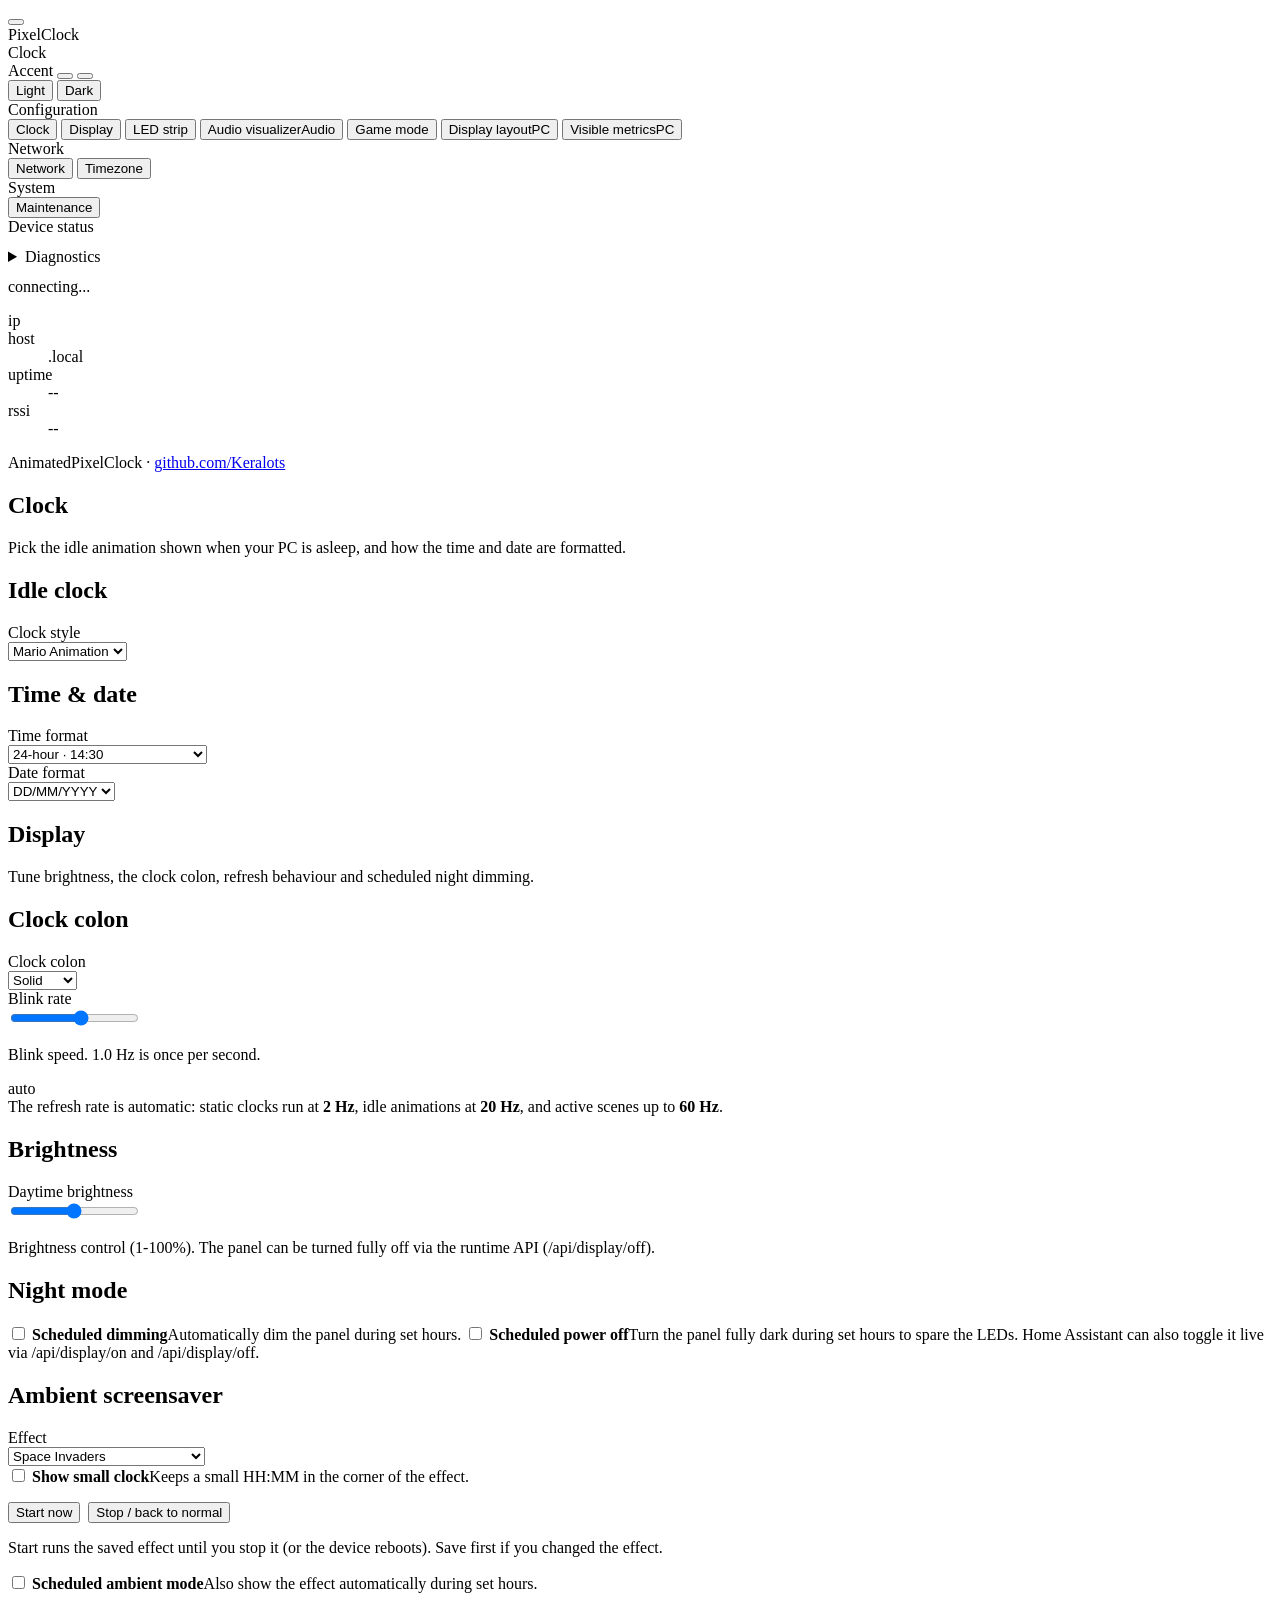
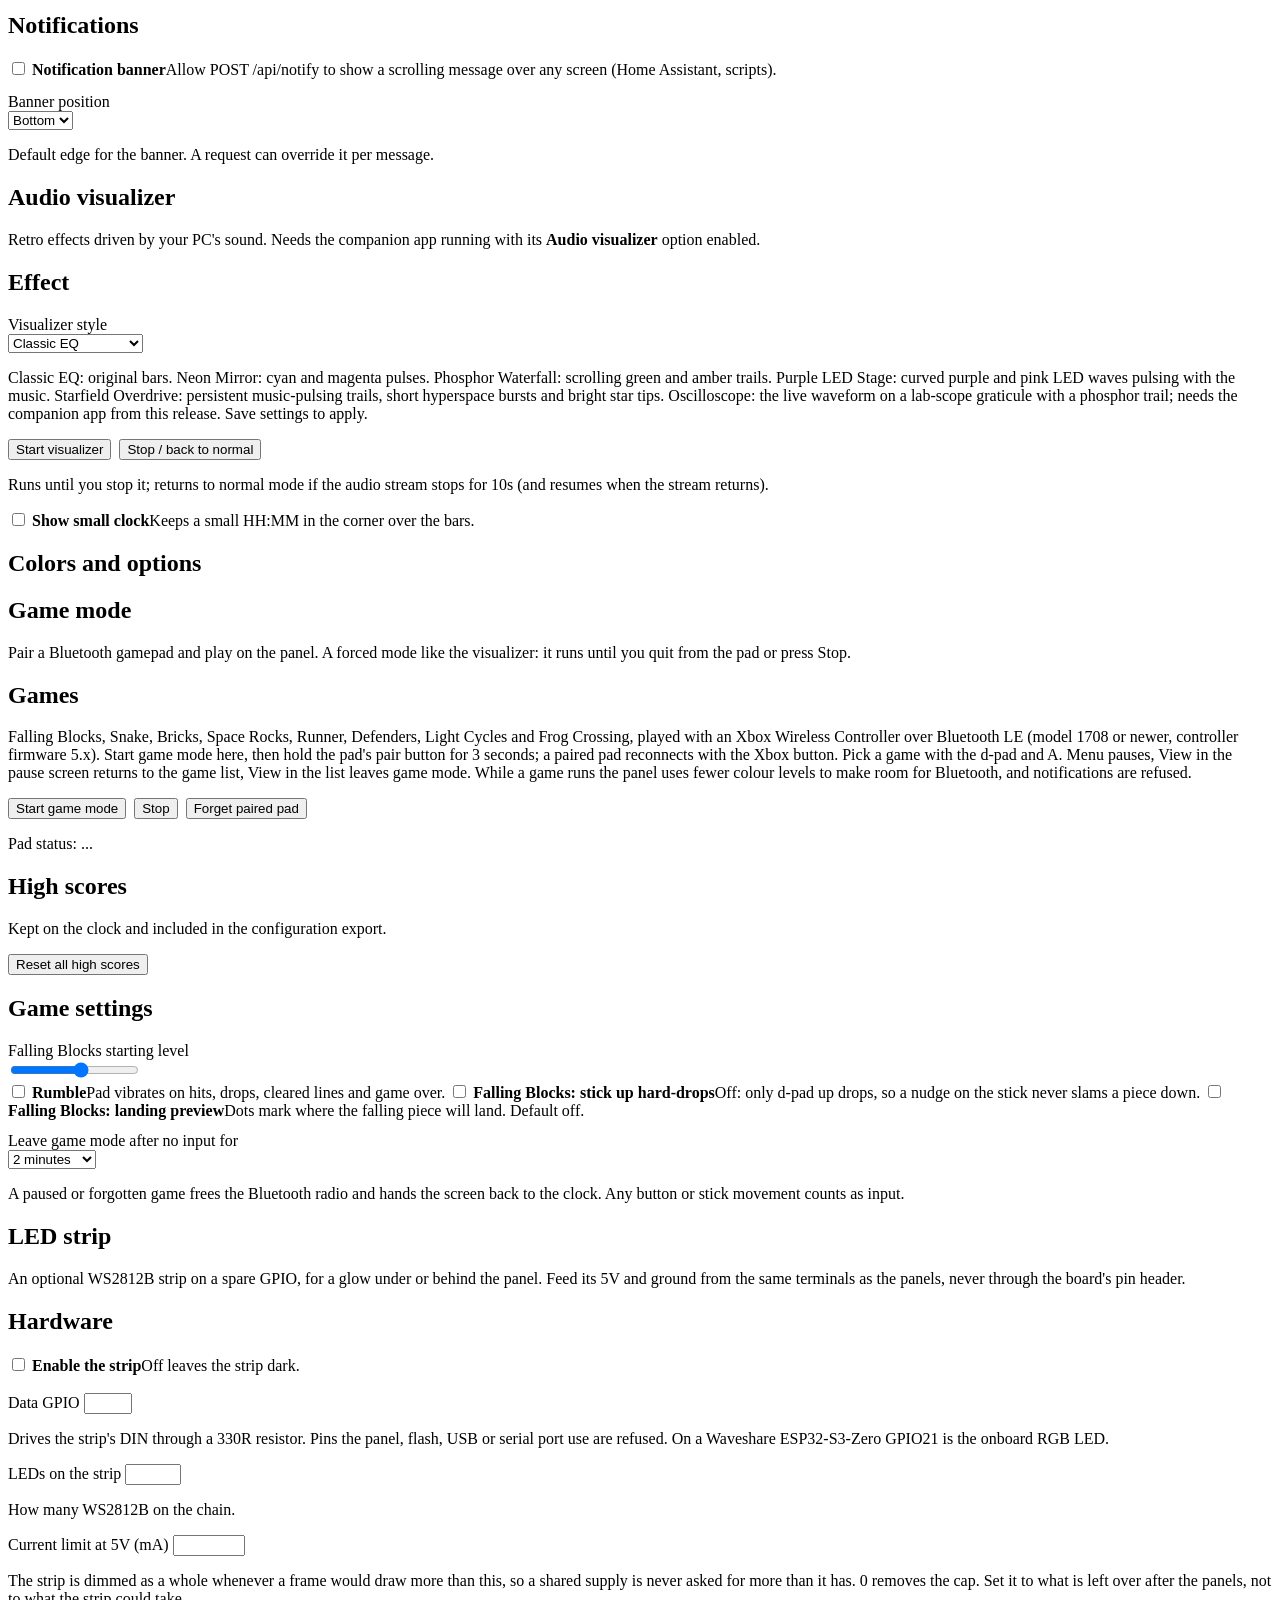
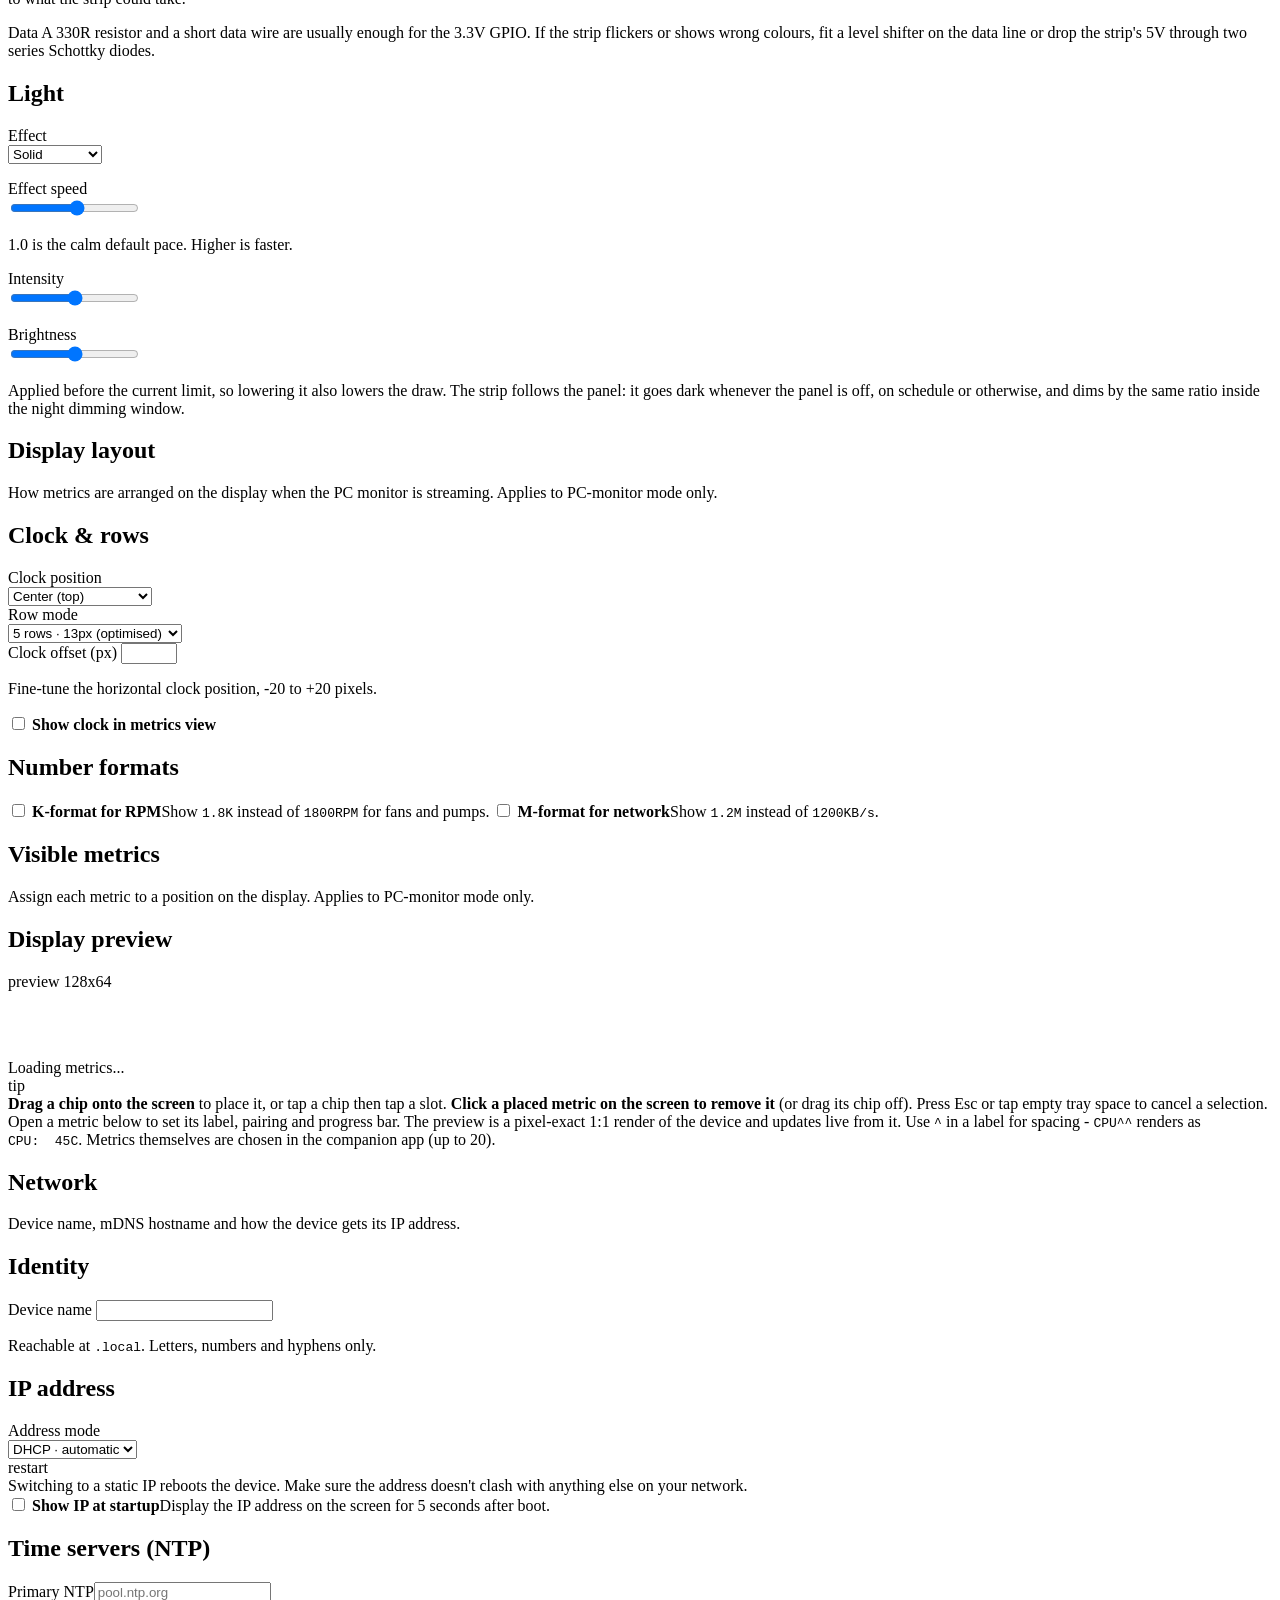
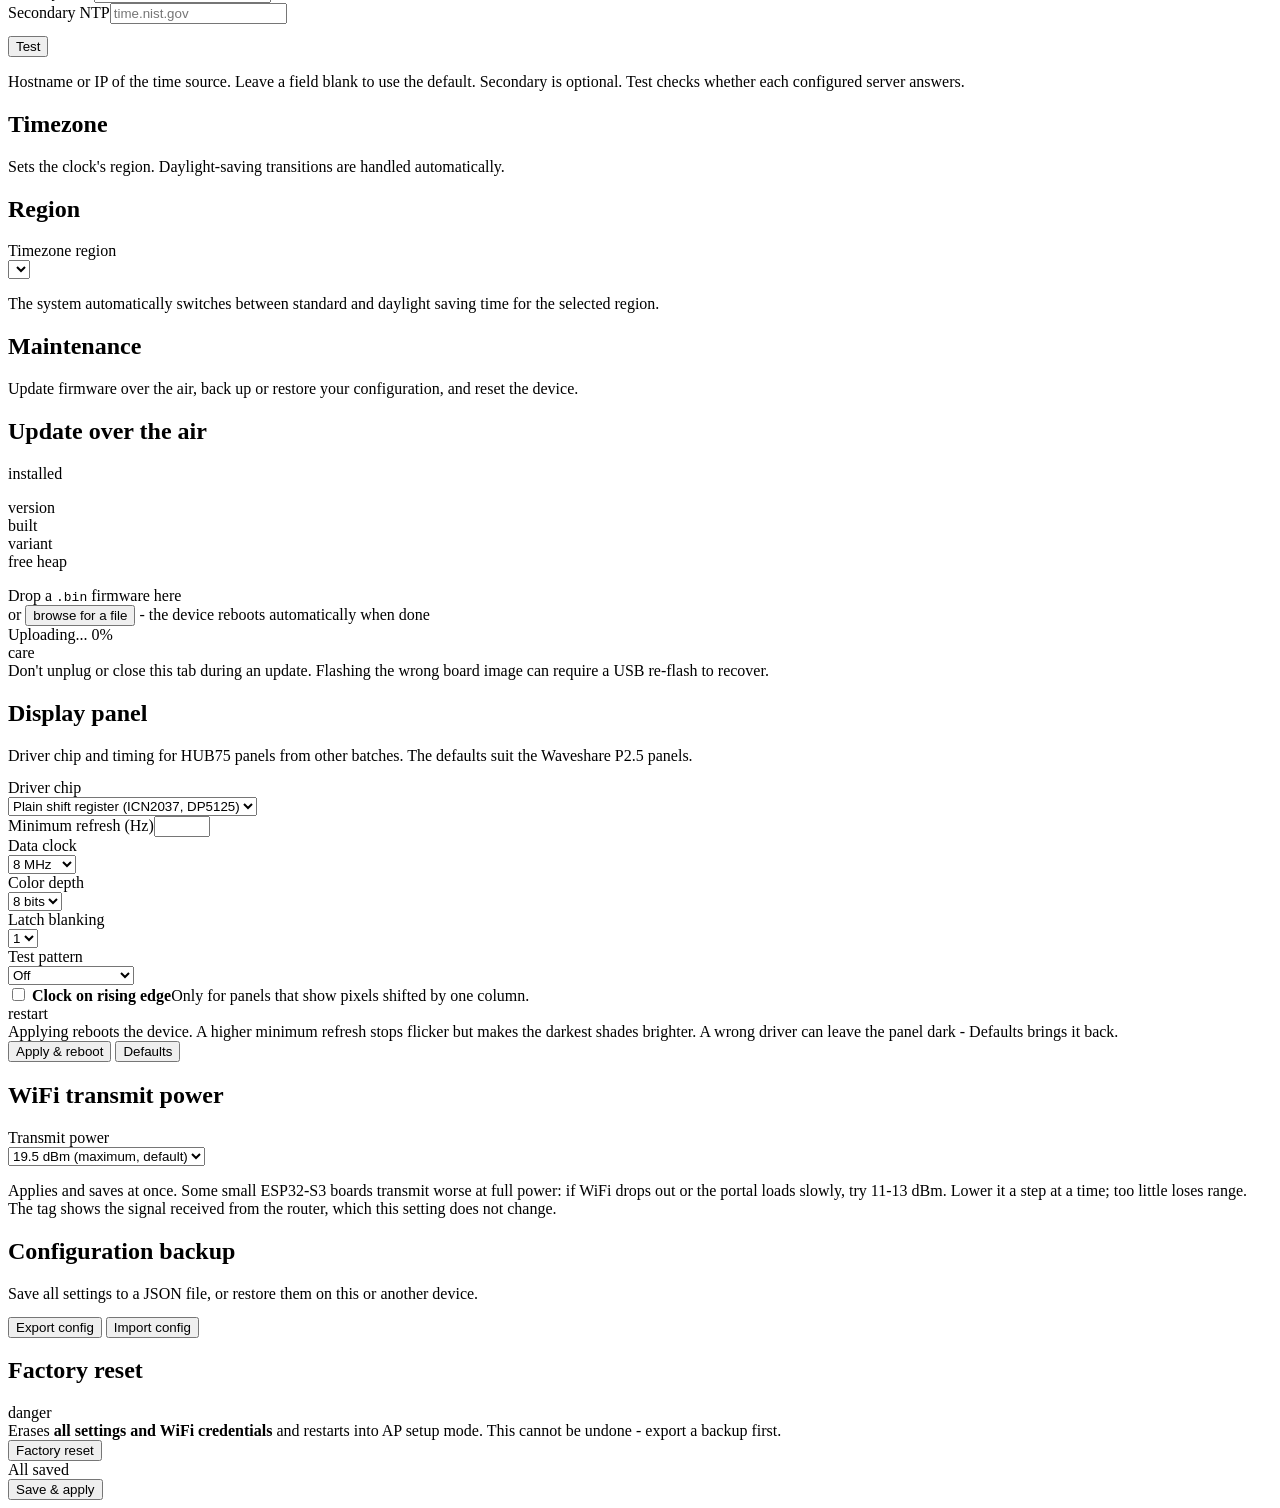
==== web/index.html @ 63679adf "refactor(web): keep portal sources in web/, generate gzip header at build The portal lived as raw st" ====
<!doctype html>
<html lang="en" data-accent="green" data-mode="light">
<head>
<meta charset="utf-8">
<meta name="viewport" content="width=device-width, initial-scale=1">
<title>AnimatedPixelClock - Config Portal</title>
<meta name="theme-color" content="#f4f0e7">
<script>(function(){try{var a=localStorage.getItem('soled_accent');if(a)document.documentElement.setAttribute('data-accent',a);var m=localStorage.getItem('soled_mode');if(m){document.documentElement.setAttribute('data-mode',m);var mt=document.querySelector('meta[name=theme-color]');if(mt)mt.setAttribute('content',m==='dark'?'#161512':'#f4f0e7');}}catch(e){}})();</script>
<link rel="icon" href="/favicon.svg" type="image/svg+xml">
<link rel="stylesheet" href="/portal.css?v=%ASSETVER%">
</head>
<body>
<div class="app">

<header class="topbar">
  <button type="button" class="hamburger" id="navToggle" aria-label="Toggle navigation" aria-expanded="false"><span></span></button>
  <div class="tb-brand">
    <span class="brand-mark" aria-hidden="true"></span>
    <span class="tb-name">PixelClock</span>
    <span class="tb-ver" id="tbVer"></span>
  </div>
  <span class="tb-sep" aria-hidden="true"></span>
  <span class="tb-crumb" id="crumb">Clock</span>
  <div class="tb-right">
    <div class="acc-pick" role="group" aria-label="Accent colour">
      <span class="lab">Accent</span>
      <button type="button" class="acc-sw on" data-acc="green" title="Green" aria-label="Green accent"><i></i></button>
      <button type="button" class="acc-sw" data-acc="amber" title="Amber" aria-label="Amber accent"><i></i></button>
    </div>
    <div class="mode-toggle" role="group" aria-label="Colour mode">
      <button type="button" data-mode="light" class="on"><span class="ic"></span>Light</button>
      <button type="button" data-mode="dark"><span class="ic"></span>Dark</button>
    </div>
  </div>
</header>

<div class="workspace">

  <div class="nav-scrim" id="navScrim" aria-hidden="true"></div>
  <aside class="sidebar">
    <nav aria-label="Sections">
      <div class="nav-group">
        <div class="nav-label">Configuration</div>
        <button type="button" class="nav-item active" data-nav="clock">Clock</button>
        <button type="button" class="nav-item" data-nav="display">Display</button>
        <button type="button" class="nav-item" data-nav="led">LED strip</button>
        <button type="button" class="nav-item" data-nav="viz">Audio visualizer<span class="nv-tag">Audio</span></button>
        <button type="button" class="nav-item" data-nav="game">Game mode</button>
        <button type="button" class="nav-item" data-nav="layout">Display layout<span class="nv-tag">PC</span></button>
        <button type="button" class="nav-item" data-nav="metrics">Visible metrics<span class="nv-tag">PC</span></button>
      </div>
      <div class="nav-group">
        <div class="nav-label">Network</div>
        <button type="button" class="nav-item" data-nav="network">Network</button>
        <button type="button" class="nav-item" data-nav="timezone">Timezone</button>
      </div>
      <div class="nav-group">
        <div class="nav-label">System</div>
        <button type="button" class="nav-item" data-nav="firmware">Maintenance</button>
      </div>
    </nav>

    <div class="sidebar-spacer"></div>

    <div class="status-block">
      <div class="rail-label">Device status</div>
      <details id="deviceDiagnostics" style="margin:12px 0">
        <summary>Diagnostics</summary>
        <pre id="diagnosticsText" style="white-space:pre-wrap;font-size:11px">Loading...</pre>
        <a href="/api/diagnostics" download="pixelclock-diagnostics.json">Download diagnostics</a>
      </details>
      <div class="status-readout" id="statusReadout">
        <div class="sr-head">
          <span class="sr-led online" id="srLed"></span>
          <span class="sr-title" id="srTitle">connecting...</span>
        </div>
        <dl class="sr-rows">
          <div class="sr-row"><dt>ip</dt><dd id="srIp"></dd></div>
          <div class="sr-row"><dt>host</dt><dd><span id="srHost"></span>.local</dd></div>
          <div class="sr-row"><dt>uptime</dt><dd id="srUptime">--</dd></div>
          <div class="sr-row"><dt>rssi</dt><dd id="srRssi">--</dd></div>
        </dl>
      </div>
    </div>

    <div class="about">
      <span class="line">AnimatedPixelClock &middot; <b id="aboutVer"></b></span>
      <a href="https://github.com/Keralots/AnimatedPixelClock" target="_blank" rel="noopener"><span class="gh" aria-hidden="true"></span>github.com/Keralots</a>
    </div>
  </aside>

  <main class="content">
    <div class="content-inner">
      <form id="cfgForm" action="/save" method="POST">

        <!-- CLOCK -->
        <section class="page active" data-page="clock">
          <div class="page-header">
            <h1 class="page-h1">Clock</h1>
            <p class="page-lede">Pick the idle animation shown when your PC is asleep, and how the time and date are formatted.</p>
          </div>

          <div class="card">
            <h2 class="card-title">Idle clock</h2>
            <div class="field">
              <label class="field-label" for="clockStyle">Clock style</label>
              <div class="select-wrap">
                <select name="clockStyle" id="clockStyle">
                  <option value="0">Mario Animation</option>
                  <option value="1">Standard Clock</option>
                  <option value="2">Large Clock</option>
                  <option value="3">Space Invaders</option>
                  <option value="5">Arkanoid</option>
                  <option value="6">Pac-Man Clock</option>
                  <option value="7">Snake</option>
                  <option value="8">Tetris</option>
                  <option value="10">Asteroids</option>
                  <option value="11">Dino Runner</option>
                  <option value="12">Matrix Rain</option>
                  <option value="14">Weather Clock</option>
                  <option value="15">Bomberman</option>
                  <option value="16">TRON</option>
                  <option value="17">Doom Fire</option>
                  <option value="9">Custom rotation</option>
                </select>
              </div>
            </div>

            <div class="subcard" id="cycleSettings" style="display:none">
              <h3>Clock rotation</h3>
              <p class="field-hint">Enable clocks, move them into order, and set seconds per clock (5-3600). Weather is skipped until configured. Each clock keeps its own colors and options; select that clock above to change them.</p>
              <input type="hidden" id="cycleConfig" name="cycleConfig" value="">
              <div id="cycleRows"></div>
            </div>
            <div class="subcard" id="tronSettings" style="display:none">
              <div class="field">
                <label class="field-label" for="tronBikeStyle">Motorcycle variant</label>
                <div class="select-wrap">
                  <select name="tronBikeStyle" id="tronBikeStyle">
                    <option value="0">Motorcycle (side view)</option>
                    <option value="1">Light cycle (top view)</option>
                  </select>
                </div>
                <p class="field-hint">Choose a rider with visible wheels or a slim light cycle viewed from above. Applies to both bikes, including in Cycle All.</p>
              </div>
              <p class="field-hint">Two light cycles duel around the time. A cycle traces each changed digit; collisions burst into sparks. Customize the neon colors below.</p>
            </div>

            <!-- Mario -->
            <div class="subcard" id="marioSettings" style="display:none">
              <div class="grid-2">
                <div class="field" style="margin-bottom:0">
                  <label class="field-label" for="marioBounceHeight">Bounce height</label>
                  <div class="range-row">
                    <input type="range" name="marioBounceHeight" id="marioBounceHeight" min="10" max="50" step="5" value="" data-div="10" data-fixed="1">
                    <span class="range-val" data-for="marioBounceHeight"></span>
                  </div>
                  <p class="field-hint">How high digits bounce when Mario hits them. Default 3.5.</p>
                </div>
                <div class="field" style="margin-bottom:0">
                  <label class="field-label" for="marioBounceSpeed">Fall speed</label>
                  <div class="range-row">
                    <input type="range" name="marioBounceSpeed" id="marioBounceSpeed" min="2" max="15" step="1" value="" data-div="10" data-fixed="1">
                    <span class="range-val" data-for="marioBounceSpeed"></span>
                  </div>
                  <p class="field-hint">How fast digits fall back down. Higher is faster. Default 0.6.</p>
                </div>
                <div class="field" style="margin-bottom:0">
                  <label class="field-label" for="marioWalkSpeed">Walk speed</label>
                  <div class="range-row">
                    <input type="range" name="marioWalkSpeed" id="marioWalkSpeed" min="15" max="35" step="1" value="" data-div="10" data-fixed="1">
                    <span class="range-val" data-for="marioWalkSpeed"></span>
                  </div>
                  <p class="field-hint">How fast Mario walks. Higher is faster. Default 2.0.</p>
                </div>
              </div>
              <label class="check-row standalone" style="margin-top:16px">
                <input type="checkbox" name="marioSmoothAnimation" id="marioSmoothAnimation">
                <span class="check-box" aria-hidden="true"></span>
                <span class="check-text"><strong>Smooth animation</strong><span class="ct-hint">4-frame walk cycle for a smoother stride. Default off.</span></span>
              </label>
              <label class="check-row standalone" style="margin-top:12px">
                <input type="checkbox" name="marioIdleEncounters" id="marioIdleEncounters">
                <span class="check-box" aria-hidden="true"></span>
                <span class="check-text"><strong>Idle encounters</strong><span class="ct-hint">Goombas and Spinies appear between minute changes for Mario to defeat. Default off.</span></span>
              </label>
              <div id="marioEncFields" style="display:none">
                <div class="grid-2" style="margin-top:14px">
                  <div class="field" style="margin-bottom:0">
                    <label class="field-label" for="marioEncounterFreq">Encounter frequency</label>
                    <div class="select-wrap">
                      <select name="marioEncounterFreq" id="marioEncounterFreq">
                        <option value="0">Rare (25-35s)</option>
                        <option value="1">Normal (15-25s)</option>
                        <option value="2">Frequent (8-15s)</option>
                        <option value="3">Chaotic (2-5s)</option>
                      </select>
                    </div>
                  </div>
                  <div class="field" style="margin-bottom:0">
                    <label class="field-label" for="marioEncounterSpeed">Encounter speed</label>
                    <div class="select-wrap">
                      <select name="marioEncounterSpeed" id="marioEncounterSpeed">
                        <option value="0">Slow</option>
                        <option value="1">Normal</option>
                        <option value="2">Fast</option>
                      </select>
                    </div>
                  </div>
                </div>
              </div>
            </div>

            <!-- Space Invaders / Ship (styles 3 + 4) -->
            <div class="subcard" id="spaceSettings" style="display:none">
              <div class="field">
                <label class="field-label" for="spaceCharacterType">Character type</label>
                <div class="select-wrap">
                  <select name="spaceCharacterType" id="spaceCharacterType">
                    <option value="0">Space Invader</option>
                    <option value="1">Space Ship (default)</option>
                  </select>
                </div>
                  <p class="field-hint">The character that patrols and attacks the digits.</p>
              </div>
              <div class="grid-2">
                <div class="field" style="margin-bottom:0">
                  <label class="field-label" for="spacePatrolSpeed">Patrol speed</label>
                  <div class="range-row">
                    <input type="range" name="spacePatrolSpeed" id="spacePatrolSpeed" min="2" max="15" step="1" value="" data-div="10" data-fixed="1">
                    <span class="range-val" data-for="spacePatrolSpeed"></span>
                  </div>
                  <p class="field-hint">How fast the character drifts during patrol. Default 0.5.</p>
                </div>
                <div class="field" style="margin-bottom:0">
                  <label class="field-label" for="spaceAttackSpeed">Attack speed</label>
                  <div class="range-row">
                    <input type="range" name="spaceAttackSpeed" id="spaceAttackSpeed" min="10" max="40" step="5" value="" data-div="10" data-fixed="1">
                    <span class="range-val" data-for="spaceAttackSpeed"></span>
                  </div>
                  <p class="field-hint">How fast it slides to attack position. Default 2.5.</p>
                </div>
                <div class="field" style="margin-bottom:0">
                  <label class="field-label" for="spaceLaserSpeed">Laser speed</label>
                  <div class="range-row">
                    <input type="range" name="spaceLaserSpeed" id="spaceLaserSpeed" min="20" max="80" step="5" value="" data-div="10" data-fixed="1">
                    <span class="range-val" data-for="spaceLaserSpeed"></span>
                  </div>
                  <p class="field-hint">How fast the laser extends downward. Default 4.0.</p>
                </div>
                <div class="field" style="margin-bottom:0">
                  <label class="field-label" for="spaceExplosionGravity">Explosion intensity</label>
                  <div class="range-row">
                    <input type="range" name="spaceExplosionGravity" id="spaceExplosionGravity" min="3" max="10" step="1" value="" data-div="10" data-fixed="1">
                    <span class="range-val" data-for="spaceExplosionGravity"></span>
                  </div>
                  <p class="field-hint">Fragment gravity - how fast debris falls. Default 0.5.</p>
                </div>
              </div>
            </div>

            <!-- Arkanoid (style 5) -->
            <div class="subcard" id="pongSettings" style="display:none">
              <div class="grid-2">
                <div class="field" style="margin-bottom:0">
                  <label class="field-label" for="pongBallSpeed">Ball speed</label>
                  <div class="range-row">
                    <input type="range" name="pongBallSpeed" id="pongBallSpeed" min="16" max="30" step="1" value="">
                    <span class="range-val" data-for="pongBallSpeed"></span>
                  </div>
                  <p class="field-hint">How fast the ball moves. Default 18.</p>
                </div>
                <div class="field" style="margin-bottom:0">
                  <label class="field-label" for="pongBounceStrength">Bounce strength</label>
                  <div class="range-row">
                    <input type="range" name="pongBounceStrength" id="pongBounceStrength" min="1" max="8" step="1" value="" data-div="10" data-fixed="1">
                    <span class="range-val" data-for="pongBounceStrength"></span>
                  </div>
                  <p class="field-hint">How much digits wobble when hit. Default 0.3.</p>
                </div>
                <div class="field" style="margin-bottom:0">
                  <label class="field-label" for="pongBounceDamping">Bounce damping</label>
                  <div class="range-row">
                    <input type="range" name="pongBounceDamping" id="pongBounceDamping" min="50" max="95" step="5" value="" data-div="100" data-fixed="2">
                    <span class="range-val" data-for="pongBounceDamping"></span>
                  </div>
                  <p class="field-hint">How quickly the wobble stops. Default 0.85.</p>
                </div>
                <div class="field" style="margin-bottom:0">
                  <label class="field-label" for="pongPaddleWidth">Paddle width</label>
                  <div class="range-row">
                    <input type="range" name="pongPaddleWidth" id="pongPaddleWidth" min="10" max="40" step="2" value="" data-suffix="px">
                    <span class="range-val" data-for="pongPaddleWidth"></span>
                  </div>
                  <p class="field-hint">Paddle size. Narrower is harder. Default 20px.</p>
                </div>
              </div>
              <label class="check-row standalone" style="margin-top:16px">
                <input type="checkbox" name="pongHorizontalBounce" id="pongHorizontalBounce">
                <span class="check-box" aria-hidden="true"></span>
                <span class="check-text"><strong>Horizontal digit bounce</strong><span class="ct-hint">Digits bounce sideways when hit from the side. Default on.</span></span>
              </label>
              <label class="check-row standalone" style="margin-top:10px">
                <input type="checkbox" name="pongDigitShatter" id="pongDigitShatter">
                <span class="check-box" aria-hidden="true"></span>
                <span class="check-text"><strong>Digit shatter animation</strong><span class="ct-hint">Changed digits break into fragments and reassemble. Off = digits just blink and swap. Default on.</span></span>
              </label>
            </div>

            <!-- Pac-Man (style 6) -->
            <div class="subcard" id="pacmanSettings" style="display:none">
              <div class="grid-2">
                <div class="field" style="margin-bottom:0">
                  <label class="field-label" for="pacmanSpeed">Patrol speed</label>
                  <div class="range-row">
                    <input type="range" name="pacmanSpeed" id="pacmanSpeed" min="5" max="30" step="1" value="" data-div="10" data-fixed="1">
                    <span class="range-val" data-for="pacmanSpeed"></span>
                  </div>
                  <p class="field-hint">Patrol speed at the bottom. Default 1.0 px/frame.</p>
                </div>
                <div class="field" style="margin-bottom:0">
                  <label class="field-label" for="pacmanEatingSpeed">Eating speed</label>
                  <div class="range-row">
                    <input type="range" name="pacmanEatingSpeed" id="pacmanEatingSpeed" min="10" max="50" step="1" value="" data-div="10" data-fixed="1">
                    <span class="range-val" data-for="pacmanEatingSpeed"></span>
                  </div>
                  <p class="field-hint">How fast Pac-Man eats digits. Default 2.0 px/frame.</p>
                </div>
                <div class="field" style="margin-bottom:0">
                  <label class="field-label" for="pacmanMouthSpeed">Mouth speed</label>
                  <div class="range-row">
                    <input type="range" name="pacmanMouthSpeed" id="pacmanMouthSpeed" min="5" max="20" step="1" value="" data-div="10" data-fixed="1">
                    <span class="range-val" data-for="pacmanMouthSpeed"></span>
                  </div>
                  <p class="field-hint">Mouth open/close rate (waka-waka). Default 1.0 Hz.</p>
                </div>
                <div class="field" style="margin-bottom:0">
                  <label class="field-label" for="pacmanPelletCount">Pellets</label>
                  <div class="range-row">
                    <input type="range" name="pacmanPelletCount" id="pacmanPelletCount" min="0" max="20" step="1" value="">
                    <span class="range-val" data-for="pacmanPelletCount"></span>
                  </div>
                  <p class="field-hint">Pellets shown during patrol. Default 8.</p>
                </div>
              </div>
              <label class="check-row standalone" style="margin-top:16px">
                <input type="checkbox" name="pacmanPelletRandomSpacing" id="pacmanPelletRandomSpacing">
                <span class="check-box" aria-hidden="true"></span>
                <span class="check-text"><strong>Randomize pellet spacing</strong><span class="ct-hint">Pellets appear at random positions during patrol. Default on.</span></span>
              </label>
              <label class="check-row standalone" style="margin-top:12px">
                <input type="checkbox" name="pacmanBounceEnabled" id="pacmanBounceEnabled">
                <span class="check-box" aria-hidden="true"></span>
                <span class="check-text"><strong>Digit bounce</strong><span class="ct-hint">New digits bounce into place after being eaten. Default on.</span></span>
              </label>
            </div>

            <!-- Snake (style 7) -->
            <div class="subcard" id="snakeSettings" style="display:none">
              <div class="grid-2">
                <div class="field" style="margin-bottom:0">
                  <label class="field-label" for="snakeSpeed">Speed</label>
                  <div class="range-row">
                    <input type="range" name="snakeSpeed" id="snakeSpeed" min="5" max="30" step="1" value="" data-div="10" data-fixed="1">
                    <span class="range-val" data-for="snakeSpeed"></span>
                  </div>
                  <p class="field-hint">How fast the snake slithers. Default 1.2 px/frame.</p>
                </div>
                <div class="field" style="margin-bottom:0">
                  <label class="field-label" for="snakeLength">Starting length</label>
                  <div class="range-row">
                    <input type="range" name="snakeLength" id="snakeLength" min="4" max="12" step="1" value="">
                    <span class="range-val" data-for="snakeLength"></span>
                  </div>
                  <p class="field-hint">Body length at start; grows as it eats. Default 8.</p>
                </div>
              </div>
              <label class="check-row standalone" style="margin-top:16px">
                <input type="checkbox" name="snakeWallBorder" id="snakeWallBorder">
                <span class="check-box" aria-hidden="true"></span>
                <span class="check-text"><strong>Arena border</strong><span class="ct-hint">Draw a Nokia-style frame around the playfield. Default off.</span></span>
              </label>
              <label class="check-row standalone" style="margin-top:12px">
                <input type="checkbox" name="snakeShowDate" id="snakeShowDate">
                <span class="check-box" aria-hidden="true"></span>
                <span class="check-text"><strong>Show date</strong><span class="ct-hint">Off gives the snake the whole screen and centres the clock. Default off.</span></span>
              </label>
            </div>

            <!-- Tetris (style 8) -->
            <div class="subcard" id="tetrisSettings" style="display:none">
              <div class="grid-2">
                <div class="field" style="margin-bottom:0">
                  <label class="field-label" for="tetrisFallSpeed">Slab drop speed</label>
                  <div class="range-row">
                    <input type="range" name="tetrisFallSpeed" id="tetrisFallSpeed" min="5" max="30" step="1" value="" data-div="10" data-fixed="1">
                    <span class="range-val" data-for="tetrisFallSpeed"></span>
                  </div>
                  <p class="field-hint">Slab drop-in speed (Drop-in Slabs). Default 1.2.</p>
                </div>
                <div class="field" style="margin-bottom:0">
                  <label class="field-label" for="tetrisDotSpeed">Dot fall speed</label>
                  <div class="range-row">
                    <input type="range" name="tetrisDotSpeed" id="tetrisDotSpeed" min="5" max="30" step="1" value="" data-div="10" data-fixed="1">
                    <span class="range-val" data-for="tetrisDotSpeed"></span>
                  </div>
                  <p class="field-hint">Falling-dot speed. Lower is slower. Default 1.2.</p>
                </div>
                <div class="field" style="margin-bottom:0">
                  <label class="field-label" for="tetrisBlockStyle">Block style</label>
                  <div class="select-wrap">
                    <select name="tetrisBlockStyle" id="tetrisBlockStyle">
                      <option value="0">LCD Grid (gaps)</option>
                      <option value="1">Solid Blocks</option>
                    </select>
                  </div>
                  <p class="field-hint">Look of the digit blocks. Default LCD Grid.</p>
                </div>
                <div class="field" style="margin-bottom:0">
                  <label class="field-label" for="tetrisAnimStyle">Change animation</label>
                  <div class="select-wrap">
                    <select name="tetrisAnimStyle" id="tetrisAnimStyle">
                      <option value="0">Drop-in Slabs</option>
                      <option value="1">Falling Dots</option>
                    </select>
                  </div>
                  <p class="field-hint">How a digit rebuilds on change. Default Falling Dots.</p>
                </div>
                <div class="field" style="margin-bottom:0">
                  <label class="field-label" for="tetrisDotOrder">Dot build order</label>
                  <div class="select-wrap">
                    <select name="tetrisDotOrder" id="tetrisDotOrder">
                      <option value="0">Bottom-up</option>
                      <option value="1">Random</option>
                    </select>
                  </div>
                  <p class="field-hint">How dots fill in to form the digit. Default Bottom-up.</p>
                </div>
                <div class="field" style="margin-bottom:0">
                  <label class="field-label" for="tetrisDatePosition">Date position</label>
                  <div class="select-wrap">
                    <select name="tetrisDatePosition" id="tetrisDatePosition">
                      <option value="0">Top</option>
                      <option value="1">Bottom</option>
                    </select>
                  </div>
                </div>
              </div>
              <label class="check-row standalone" style="margin-top:16px">
                <input type="checkbox" name="tetrisIdleTumble" id="tetrisIdleTumble">
                <span class="check-box" aria-hidden="true"></span>
                <span class="check-text"><strong>Block game</strong><span class="ct-hint">Auto-playing Tetris fills the bottom while idle (forces a centred, dateless clock). Default on.</span></span>
              </label>
              <label class="check-row standalone" style="margin-top:12px">
                <input type="checkbox" name="tetrisSmallClock" id="tetrisSmallClock">
                <span class="check-box" aria-hidden="true"></span>
                <span class="check-text"><strong>Small corner clock</strong><span class="ct-hint">Shrink the clock to a corner and give the block game the full panel, so the stack can pile much higher before it resets. Turns the Block game on. Default off.</span></span>
              </label>
              <div class="field" id="tetrisSmallClockField" style="display:none;margin-top:12px;margin-bottom:0">
                <label class="field-label" for="tetrisSmallClockPos">Small clock corner</label>
                <div class="select-wrap">
                  <select name="tetrisSmallClockPos" id="tetrisSmallClockPos">
                    <option value="0">Top-left</option>
                    <option value="1">Top-right</option>
                  </select>
                </div>
                <p class="field-hint">Which corner the small clock sits in.</p>
              </div>
              <label class="check-row standalone" style="margin-top:12px">
                <input type="checkbox" name="tetrisSmoothGame" id="tetrisSmoothGame">
                <span class="check-box" aria-hidden="true"></span>
                <span class="check-text"><strong>Smooth play</strong><span class="ct-hint">Block game plays near-perfectly so rows stay flat and lines clear cleanly. Default off.</span></span>
              </label>
              <label class="check-row standalone" style="margin-top:12px">
                <input type="checkbox" name="tetrisDigitBounce" id="tetrisDigitBounce">
                <span class="check-box" aria-hidden="true"></span>
                <span class="check-text"><strong>Digit bounce</strong><span class="ct-hint">New digit bounces after it rebuilds. Default on.</span></span>
              </label>
              <label class="check-row standalone" style="margin-top:12px">
                <input type="checkbox" name="tetrisShowDate" id="tetrisShowDate">
                <span class="check-box" aria-hidden="true"></span>
                <span class="check-text"><strong>Show date</strong><span class="ct-hint">Uncheck for a cleaner screen. Default on.</span></span>
              </label>
            </div>

            <!-- Asteroids (style 10) -->
            <div class="subcard" id="asteroidsSettings" style="display:none">
              <div class="grid-2">
                <div class="field" style="margin-bottom:0">
                  <label class="field-label" for="asteroidsShipSpeed">Ship speed</label>
                  <div class="range-row">
                    <input type="range" name="asteroidsShipSpeed" id="asteroidsShipSpeed" min="5" max="25" step="1" value="" data-div="10" data-fixed="1">
                    <span class="range-val" data-for="asteroidsShipSpeed"></span>
                  </div>
                  <p class="field-hint">Thrust and drift speed of the ship. Default 1.2.</p>
                </div>
                <div class="field" style="margin-bottom:0">
                  <label class="field-label" for="asteroidsRockSpeed">Asteroid speed</label>
                  <div class="range-row">
                    <input type="range" name="asteroidsRockSpeed" id="asteroidsRockSpeed" min="3" max="20" step="1" value="" data-div="10" data-fixed="1">
                    <span class="range-val" data-for="asteroidsRockSpeed"></span>
                  </div>
                  <p class="field-hint">How fast the rocks drift. Default 0.8.</p>
                </div>
                <div class="field" style="margin-bottom:0">
                  <label class="field-label" for="asteroidsRockCount">Asteroid count</label>
                  <div class="range-row">
                    <input type="range" name="asteroidsRockCount" id="asteroidsRockCount" min="1" max="4" step="1" value="">
                    <span class="range-val" data-for="asteroidsRockCount"></span>
                  </div>
                  <p class="field-hint">Wireframe rocks on screen. Default 2.</p>
                </div>
              </div>
              <label class="check-row standalone" style="margin-top:16px">
                <input type="checkbox" name="asteroidsShowDate" id="asteroidsShowDate">
                <span class="check-box" aria-hidden="true"></span>
                <span class="check-text"><strong>Show date</strong><span class="ct-hint">Off gives the ship the whole screen and centres the clock. Default off.</span></span>
              </label>
              <label class="check-row standalone" style="margin-top:12px">
                <input type="checkbox" name="asteroidsTransparent" id="asteroidsTransparent">
                <span class="check-box" aria-hidden="true"></span>
                <span class="check-text"><strong>Transparent digits</strong><span class="ct-hint">Rocks and ship fly through the digits instead of dodging solid time plates. Default on.</span></span>
              </label>
            </div>

            <!-- Dino Runner (style 11) -->
            <div class="subcard" id="dinoSettings" style="display:none">
              <div class="grid-2">
                <div class="field" style="margin-bottom:0">
                  <label class="field-label" for="dinoSpeed">Run speed</label>
                  <div class="range-row">
                    <input type="range" name="dinoSpeed" id="dinoSpeed" min="5" max="30" step="1" value="" data-div="10" data-fixed="1">
                    <span class="range-val" data-for="dinoSpeed"></span>
                  </div>
                  <p class="field-hint">How fast the world scrolls past. Default 1.2.</p>
                </div>
                <div class="field" style="margin-bottom:0">
                  <label class="field-label" for="dinoCactusFreq">Cactus frequency</label>
                  <div class="select-wrap">
                    <select name="dinoCactusFreq" id="dinoCactusFreq">
                      <option value="0">Rare</option>
                      <option value="1">Normal</option>
                      <option value="2">Frequent</option>
                    </select>
                  </div>
                  <p class="field-hint">How often a cactus rolls in to jump. Default Normal.</p>
                </div>
              </div>
              <label class="check-row standalone" style="margin-top:16px">
                <input type="checkbox" name="dinoShowClouds" id="dinoShowClouds">
                <span class="check-box" aria-hidden="true"></span>
                <span class="check-text"><strong>Clouds</strong><span class="ct-hint">Parallax clouds drifting in the background. Default on.</span></span>
              </label>
              <label class="check-row standalone" style="margin-top:12px">
                <input type="checkbox" name="dinoShowDate" id="dinoShowDate">
                <span class="check-box" aria-hidden="true"></span>
                <span class="check-text"><strong>Show date</strong><span class="ct-hint">Off centres the clock above the runner. Default off.</span></span>
              </label>
            </div>

            <!-- Matrix Rain (style 12) -->
            <div class="subcard" id="matrixSettings" style="display:none">
              <div class="grid-2">
                <div class="field" style="margin-bottom:0">
                  <label class="field-label" for="matrixRainSpeed">Rain speed</label>
                  <div class="range-row">
                    <input type="range" name="matrixRainSpeed" id="matrixRainSpeed" min="5" max="30" step="1" value="" data-div="10" data-fixed="1">
                    <span class="range-val" data-for="matrixRainSpeed"></span>
                  </div>
                  <p class="field-hint">How fast the glyphs fall. Default 1.2.</p>
                </div>
                <div class="field" style="margin-bottom:0">
                  <label class="field-label" for="matrixRainDensity">Rain density</label>
                  <div class="select-wrap">
                    <select name="matrixRainDensity" id="matrixRainDensity">
                      <option value="0">Sparse</option>
                      <option value="1">Normal</option>
                      <option value="2">Dense</option>
                    </select>
                  </div>
                  <p class="field-hint">How many columns rain at once. Default Normal.</p>
                </div>
              </div>
              <label class="check-row standalone" style="margin-top:16px">
                <input type="checkbox" name="matrixShowDate" id="matrixShowDate">
                <span class="check-box" aria-hidden="true"></span>
                <span class="check-text"><strong>Show date</strong><span class="ct-hint">Off centres the clock in the rain. Default off.</span></span>
              </label>
              <label class="check-row standalone" style="margin-top:12px">
                <input type="checkbox" name="matrixTransparent" id="matrixTransparent">
                <span class="check-box" aria-hidden="true"></span>
                <span class="check-text"><strong>Transparent digits</strong><span class="ct-hint">Rain falls behind the digits instead of solid plates. Default off.</span></span>
              </label>
              <label class="check-row standalone" style="margin-top:12px">
                <input type="checkbox" name="matrixSmoothScroll" id="matrixSmoothScroll">
                <span class="check-box" aria-hidden="true"></span>
                <span class="check-text"><strong>Smooth fall</strong><span class="ct-hint">The leading character falls a pixel at a time instead of a whole row. Default off.</span></span>
              </label>
              <label class="check-row standalone" style="margin-top:12px">
                <input type="checkbox" name="matrixSmallClock" id="matrixSmallClock">
                <span class="check-box" aria-hidden="true"></span>
                <span class="check-text"><strong>Small clock</strong><span class="ct-hint">Small clock in the top-right corner, date on the left, so the rain keeps the panel. Default off.</span></span>
              </label>
            </div>

            <!-- Doom Fire (style 17) -->
            <div class="subcard" id="doomSettings" style="display:none">
              <div class="grid-2">
                <div class="field" style="margin-bottom:0">
                  <label class="field-label" for="doomFlameHeight">Digit flame height</label>
                  <div class="range-row">
                    <input type="range" name="doomFlameHeight" id="doomFlameHeight" min="8" max="40" step="1" value="">
                    <span class="range-val" data-for="doomFlameHeight"></span>
                  </div>
                  <p class="field-hint">How far the flames thrown by the digits reach above them, in pixels. Default 20.</p>
                </div>
                <div class="field" style="margin-bottom:0">
                  <label class="field-label" for="doomGroundHeight">Ground fire height</label>
                  <div class="range-row">
                    <input type="range" name="doomGroundHeight" id="doomGroundHeight" min="5" max="40" step="1" value="">
                    <span class="range-val" data-for="doomGroundHeight"></span>
                  </div>
                  <p class="field-hint">How far the fire along the bottom edge reaches, in pixels. Independent of the digits. Default 13.</p>
                </div>
                <div class="field" style="margin-bottom:0">
                  <label class="field-label" for="doomWind">Draught</label>
                  <div class="select-wrap">
                    <select name="doomWind" id="doomWind">
                      <option value="0">Left (classic)</option>
                      <option value="1">None</option>
                      <option value="2">Right</option>
                    </select>
                  </div>
                  <p class="field-hint">Which way the flames lean. Default Left, as in the original effect.</p>
                </div>
              </div>
              <label class="check-row standalone" style="margin-top:16px">
                <input type="checkbox" name="doomBurningDigits" id="doomBurningDigits">
                <span class="check-box" aria-hidden="true"></span>
                <span class="check-text"><strong>Burning digits</strong><span class="ct-hint">The digits feed the fire and throw their own flames. Off leaves a calm ground fire under a plain clock. Default on.</span></span>
              </label>
              <label class="check-row standalone" style="margin-top:12px">
                <input type="checkbox" name="doomSmoothFire" id="doomSmoothFire">
                <span class="check-box" aria-hidden="true"></span>
                <span class="check-text"><strong>Smooth fire</strong><span class="ct-hint">Softer, flowing flames off the digits instead of the blocky retro ones. The ground fire is left alone either way. Default off.</span></span>
              </label>
              <label class="check-row standalone" style="margin-top:12px">
                <input type="checkbox" name="doomShowDate" id="doomShowDate">
                <span class="check-box" aria-hidden="true"></span>
                <span class="check-text"><strong>Show date</strong><span class="ct-hint">Off centres the clock in the fire. Default off.</span></span>
              </label>
              <p class="field-hint">The digits are heat sources: they burn white-hot and throw their own flames. A changed digit burns away and the new one re-ignites.</p>
            </div>

            <!-- Weather Clock (style 14) -->
            <div class="subcard" id="weatherSettings" style="display:none">
              <label class="check-row standalone">
                <input type="checkbox" name="weatherEnabled" id="weatherEnabled">
                <span class="check-box" aria-hidden="true"></span>
                <span class="check-text"><strong>Enable weather updates</strong><span class="ct-hint">Fetches conditions from Open-Meteo every 10 minutes (needs internet). Also adds a weather screen to Cycle All.</span></span>
              </label>
              <div class="field" style="margin:16px 0 0">
                <label class="field-label" for="weatherCity">Find your location</label>
                <div style="display:flex;gap:8px;align-items:center">
                  <input type="text" id="weatherCity" placeholder="City name..." style="flex:1">
                  <button type="button" class="btn" id="weatherGeoBtn">Search</button>
                </div>
                <p class="field-hint" id="weatherGeoStatus">Search fills the coordinates below (lookup runs in your browser).</p>
              </div>
              <div class="grid-2" style="margin-top:12px">
                <div class="field" style="margin-bottom:0">
                  <label class="field-label" for="weatherLat">Latitude</label>
                  <input type="number" name="weatherLat" id="weatherLat" step="0.0001" min="-90" max="90" value="">
                </div>
                <div class="field" style="margin-bottom:0">
                  <label class="field-label" for="weatherLon">Longitude</label>
                  <input type="number" name="weatherLon" id="weatherLon" step="0.0001" min="-180" max="180" value="">
                </div>
              </div>
              <label class="check-row standalone" style="margin-top:16px">
                <input type="checkbox" name="weatherFahrenheit" id="weatherFahrenheit">
                <span class="check-box" aria-hidden="true"></span>
                <span class="check-text"><strong>Fahrenheit</strong><span class="ct-hint">Off shows Celsius.</span></span>
              </label>
              <div class="field" style="margin:16px 0 0">
                <label class="field-label" for="weatherLayout">Layout</label>
                <div class="select-wrap">
                  <select name="weatherLayout" id="weatherLayout">
                    <option value="0">Classic &middot; current weather</option>
                    <option value="1">Forecast &middot; three days as rows</option>
                    <option value="2">Forecast &middot; three days as columns</option>
                    <option value="3">Forecast &middot; next 12 hours</option>
                    <option value="4">Forecast &middot; tomorrow in focus</option>
                  </select>
                </div>
              </div>
            </div>
          </div>

          <div class="card">
            <h2 class="card-title">Time &amp; date</h2>
            <div class="grid-2">
              <div class="field" style="margin-bottom:0">
                <label class="field-label" for="use24Hour">Time format</label>
                <div class="select-wrap">
                  <select name="use24Hour" id="use24Hour">
                    <option value="1">24-hour &middot; 14:30</option>
                    <option value="0">12-hour &middot; 2:30 PM</option>
                    <option value="2">12-hour without AM/PM &middot; 2:30</option>
                  </select>
                </div>
              </div>
              <div class="field" style="margin-bottom:0">
                <label class="field-label" for="dateFormat">Date format</label>
                <div class="select-wrap">
                  <select name="dateFormat" id="dateFormat">
                    <option value="0">DD/MM/YYYY</option>
                    <option value="1">MM/DD/YYYY</option>
                    <option value="2">YYYY-MM-DD</option>
                    <option value="3">DD.MM.YYYY</option>
                  </select>
                </div>
              </div>
            </div>
            <div id="colorsDate" style="margin-top:8px"></div>
          </div>
          <div id="colorsClock"></div>
        </section>

        <!-- DISPLAY -->
        <section class="page" data-page="display">
          <div class="page-header">
            <h1 class="page-h1">Display</h1>
            <p class="page-lede">Tune brightness, the clock colon, refresh behaviour and scheduled night dimming.</p>
          </div>

          <div class="card">
            <h2 class="card-title">Clock colon</h2>
            <div class="grid-2">
              <div class="field" style="margin-bottom:0">
                <label class="field-label" for="colonBlinkMode">Clock colon</label>
                <div class="select-wrap">
                  <select name="colonBlinkMode" id="colonBlinkMode">
                    <option value="0">Solid</option>
                    <option value="1">Blinking</option>
                    <option value="2">Off</option>
                  </select>
                </div>
              </div>
              <div class="field" style="margin-bottom:0">
                <label class="field-label" for="colonBlinkRate">Blink rate</label>
                <div class="range-row">
                  <input type="range" name="colonBlinkRate" id="colonBlinkRate" min="5" max="50" step="5" value="" data-div="10" data-fixed="1" data-suffix="Hz">
                  <span class="range-val" data-for="colonBlinkRate"></span>
                </div>
                  <p class="field-hint">Blink speed. 1.0 Hz is once per second.</p>
              </div>
            </div>
            <div class="note">
              <span class="note-k">auto</span>
              <div>The refresh rate is automatic: static clocks run at <strong>2&nbsp;Hz</strong>, idle animations at <strong>20&nbsp;Hz</strong>, and active scenes up to <strong>60&nbsp;Hz</strong>.</div>
            </div>
          </div>

          <div class="card">
            <h2 class="card-title">Brightness</h2>
            <div class="field">
              <label class="field-label" for="displayBrightness">Daytime brightness</label>
              <div class="range-row">
                <input type="range" name="displayBrightness" id="displayBrightness" min="1" max="255" step="5" value="" data-pct="1">
                <span class="range-val" data-for="displayBrightness"></span>
              </div>
              <p class="field-hint">Brightness control (1-100%). The panel can be turned fully off via the runtime API (/api/display/off).</p>
            </div>
          </div>

          <div class="card">
            <h2 class="card-title">Night mode</h2>
            <label class="check-row standalone">
              <input type="checkbox" name="enableScheduledDimming" id="enableScheduledDimming">
              <span class="check-box" aria-hidden="true"></span>
              <span class="check-text"><strong>Scheduled dimming</strong><span class="ct-hint">Automatically dim the panel during set hours.</span></span>
            </label>
            <div class="subcard" id="nightFields" style="display:none">
              <div class="grid-2">
                <div class="field" style="margin-bottom:0">
                  <label class="field-label" for="dimStartTime">Dim from</label>
                  <input type="time" name="dimStartTime" id="dimStartTime" value="">
                </div>
                <div class="field" style="margin-bottom:0">
                  <label class="field-label" for="dimEndTime">Until</label>
                  <input type="time" name="dimEndTime" id="dimEndTime" value="">
                </div>
              </div>
              <div class="field" style="margin:18px 0 0">
                <label class="field-label" for="dimBrightness">Night brightness</label>
                <div class="range-row">
                  <input type="range" name="dimBrightness" id="dimBrightness" min="1" max="255" step="5" value="" data-pct="1">
                  <span class="range-val" data-for="dimBrightness"></span>
                </div>
                <p class="field-hint">Brightness level during scheduled dim period (minimum 1%).</p>
              </div>
            </div>
            <label class="check-row standalone" style="margin-top:14px">
              <input type="checkbox" name="enableScheduledOff" id="enableScheduledOff">
              <span class="check-box" aria-hidden="true"></span>
              <span class="check-text"><strong>Scheduled power off</strong><span class="ct-hint">Turn the panel fully dark during set hours to spare the LEDs. Home Assistant can also toggle it live via /api/display/on and /api/display/off.</span></span>
            </label>
            <div class="subcard" id="offFields" style="display:none">
              <div class="grid-2">
                <div class="field" style="margin-bottom:0">
                  <label class="field-label" for="offStartTime">Off from</label>
                  <input type="time" name="offStartTime" id="offStartTime" value="">
                </div>
                <div class="field" style="margin-bottom:0">
                  <label class="field-label" for="offEndTime">Until</label>
                  <input type="time" name="offEndTime" id="offEndTime" value="">
                </div>
              </div>
            </div>
          </div>

          <div class="card">
            <h2 class="card-title">Ambient screensaver</h2>
            <div class="field">
              <label class="field-label" for="ambientStyle">Effect</label>
              <div class="select-wrap">
                <select name="ambientStyle" id="ambientStyle">
                  <option value="0">Space Invaders</option>
                  <option value="1">Pac-Man chase</option>
                  <option value="3">Starfield</option>
                  <option value="4">Aquarium</option>
                  <option value="6">Custom animation (uploaded)</option>
                </select>
              </div>
            </div>
            <div class="field" id="animCustomField" style="display:none;margin-top:16px">
              <label class="field-label" for="ambientCustomFile">Custom animation</label>
              <div class="select-wrap"><select name="ambientCustomFile" id="ambientCustomFile" data-cur=""></select></div>
              <div style="display:flex;gap:8px;margin-top:10px;flex-wrap:wrap;align-items:center">
                <input type="file" id="animFile" accept=".pca">
                <button type="button" class="btn" id="animUploadBtn">Upload</button>
                <button type="button" class="btn" id="animDeleteBtn">Delete selected</button>
              </div>
              <p class="field-hint" id="animStatus">Convert and preview a GIF on the companion Animations page, or use tools/gif2pca.py. This uploader accepts converted .pca files. Short clips work on 4MB boards.</p>
            </div>
            <label class="check-row standalone" style="margin-top:16px">
              <input type="checkbox" name="ambientShowClock" id="ambientShowClock">
              <span class="check-box" aria-hidden="true"></span>
              <span class="check-text"><strong>Show small clock</strong><span class="ct-hint">Keeps a small HH:MM in the corner of the effect.</span></span>
            </label>
            <div style="display:flex;gap:8px;margin-top:16px;flex-wrap:wrap">
              <button type="button" class="btn" id="ambStartBtn">Start now</button>
              <button type="button" class="btn" id="ambStopBtn">Stop / back to normal</button>
            </div>
            <p class="field-hint" id="ambRunStatus">Start runs the saved effect until you stop it (or the device reboots). Save first if you changed the effect.</p>
            <label class="check-row standalone" style="margin-top:16px">
              <input type="checkbox" name="ambientEnabled" id="ambientEnabled">
              <span class="check-box" aria-hidden="true"></span>
              <span class="check-text"><strong>Scheduled ambient mode</strong><span class="ct-hint">Also show the effect automatically during set hours.</span></span>
            </label>
            <div class="subcard" id="ambientFields" style="display:none">
              <div class="grid-2">
                <div class="field" style="margin-bottom:0">
                  <label class="field-label" for="ambientStartHour">From</label>
                  <div class="select-wrap"><select name="ambientStartHour" id="ambientStartHour"></select></div>
                </div>
                <div class="field" style="margin-bottom:0">
                  <label class="field-label" for="ambientEndHour">Until</label>
                  <div class="select-wrap"><select name="ambientEndHour" id="ambientEndHour"></select></div>
                </div>
              </div>
            </div>
          </div>

          <div class="card">
            <h2 class="card-title">Notifications</h2>
            <label class="check-row standalone">
              <input type="checkbox" name="notifyEnabled" id="notifyEnabled">
              <span class="check-box" aria-hidden="true"></span>
              <span class="check-text"><strong>Notification banner</strong><span class="ct-hint">Allow POST /api/notify to show a scrolling message over any screen (Home Assistant, scripts).</span></span>
            </label>
            <div class="field" style="margin:14px 0 0">
              <label class="field-label" for="notifyPosition">Banner position</label>
              <div class="select-wrap">
                <select name="notifyPosition" id="notifyPosition">
                  <option value="0">Bottom</option>
                  <option value="1">Top</option>
                </select>
              </div>
              <p class="field-hint">Default edge for the banner. A request can override it per message.</p>
            </div>
          </div>
        </section>

        <!-- AUDIO VISUALIZER -->
        <section class="page" data-page="viz">
          <div class="page-header">
            <h1 class="page-h1">Audio visualizer</h1>
            <p class="page-lede">Retro effects driven by your PC's sound. Needs the companion app running with its <strong>Audio visualizer</strong> option enabled.</p>
          </div>

          <div class="card">
            <h2 class="card-title">Effect</h2>
            <div class="field">
              <label class="field-label" for="vizStyle">Visualizer style</label>
              <div class="select-wrap"><select name="vizStyle" id="vizStyle"><option value="0">Classic EQ</option><option value="1">Neon Mirror</option><option value="2">Phosphor Waterfall</option><option value="3">Purple LED Stage</option><option value="5">Starfield Overdrive</option><option value="6">Oscilloscope</option></select></div>
              <p class="field-hint">Classic EQ: original bars. Neon Mirror: cyan and magenta pulses. Phosphor Waterfall: scrolling green and amber trails. Purple LED Stage: curved purple and pink LED waves pulsing with the music. Starfield Overdrive: persistent music-pulsing trails, short hyperspace bursts and bright star tips. Oscilloscope: the live waveform on a lab-scope graticule with a phosphor trail; needs the companion app from this release. Save settings to apply.</p>
            </div>
            <div style="display:flex;gap:8px;margin-top:12px;flex-wrap:wrap">
              <button type="button" class="btn" id="vizStartBtn">Start visualizer</button>
              <button type="button" class="btn" id="vizStopBtn">Stop / back to normal</button>
            </div>
            <p class="field-hint" id="vizRunStatus">Runs until you stop it; returns to normal mode if the audio stream stops for 10s (and resumes when the stream returns).</p>
            <label class="check-row standalone" style="margin-top:12px">
              <input type="checkbox" name="vizShowClock" id="vizShowClock">
              <span class="check-box" aria-hidden="true"></span>
              <span class="check-text"><strong>Show small clock</strong><span class="ct-hint">Keeps a small HH:MM in the corner over the bars.</span></span>
            </label>
          </div>

          <div class="card" id="vizOptionsCard">
            <h2 class="card-title">Colors and options</h2>
            <div id="vizClassicColors" style="display:none">
              <p class="field-hint">Colors below apply to Classic EQ. The other styles use their own palettes.</p>
              <div style="margin-top:8px"><div id="colorsViz"></div></div>
            </div>
            <div id="vizScopeOptions" style="display:none">
              <p class="field-hint">Oscilloscope colors. Defaults: green graticule, yellow trace, red at full deflection.</p>
              <div style="margin-top:8px"><div id="colorsScope"></div></div>
              <label class="check-row standalone" style="margin-top:12px">
                <input type="checkbox" name="scopeGrid" id="scopeGrid">
                <span class="check-box" aria-hidden="true"></span>
                <span class="check-text"><strong>Show graticule</strong><span class="ct-hint">The grid and centre line behind the trace. Default on.</span></span>
              </label>
              <label class="check-row standalone" style="margin-top:8px">
                <input type="checkbox" name="scopeFill" id="scopeFill">
                <span class="check-box" aria-hidden="true"></span>
                <span class="check-text"><strong>Fill to centre line</strong><span class="ct-hint">Solid silhouette instead of a bare line. Default off.</span></span>
              </label>
              <label class="check-row standalone" style="margin-top:8px">
                <input type="checkbox" name="scopeFlat" id="scopeFlat">
                <span class="check-box" aria-hidden="true"></span>
                <span class="check-text"><strong>Flat trace color</strong><span class="ct-hint">One color everywhere instead of fading to the deflection color. Default off.</span></span>
              </label>
              <div class="field" style="margin-top:12px">
                <label class="field-label" for="scopeTrail">Phosphor trail</label>
                <div class="select-wrap"><select name="scopeTrail" id="scopeTrail"></select></div>
                <p class="field-hint">Ghost traces behind the live one. 0 is a single sharp line, 4 smears the most. Default 3.</p>
              </div>
              <div class="field" style="margin-top:12px">
                <label class="field-label" for="scopeGain">Vertical gain (%)</label>
                <input type="number" name="scopeGain" id="scopeGain" min="50" max="200" step="5" value="">
                <p class="field-hint">Trace height, 50 to 200. Above 100 the loud parts flatten against the edges. Default 100.</p>
              </div>
              <label class="check-row standalone" style="margin-top:12px">
                <input type="checkbox" name="resetScope" value="1">
                <span class="check-box" aria-hidden="true"></span>
                <span class="check-text"><strong>Restore oscilloscope defaults on save</strong><span class="ct-hint">Resets the options above and the three colors.</span></span>
              </label>
            </div>
          </div>
        </section>

        <!-- GAME MODE -->
        <section class="page" data-page="game">
          <div class="page-header">
            <h1 class="page-h1">Game mode</h1>
            <p class="page-lede">Pair a Bluetooth gamepad and play on the panel. A forced mode like the visualizer: it runs until you quit from the pad or press Stop.</p>
          </div>
          <div class="card">
            <h2 class="card-title">Games</h2>
            <p class="field-hint" style="margin-top:0">Falling Blocks, Snake, Bricks, Space Rocks, Runner, Defenders, Light Cycles and Frog Crossing, played with an Xbox Wireless Controller over Bluetooth LE (model 1708 or newer, controller firmware 5.x). Start game mode here, then hold the pad's pair button for 3 seconds; a paired pad reconnects with the Xbox button. Pick a game with the d-pad and A. Menu pauses, View in the pause screen returns to the game list, View in the list leaves game mode. While a game runs the panel uses fewer colour levels to make room for Bluetooth, and notifications are refused.</p>
            <div class="btn-row" style="display:flex;gap:8px;margin-top:12px;flex-wrap:wrap">
              <button type="button" class="btn" id="gameStart">Start game mode</button>
              <button type="button" class="btn" id="gameStop">Stop</button>
              <button type="button" class="btn btn-danger" id="gameForget">Forget paired pad</button>
            </div>
            <p class="field-hint" id="gameStatus">Pad status: ...</p>
          </div>

          <div class="card">
            <h2 class="card-title">High scores</h2>
            <p class="field-hint" style="margin-top:0">Kept on the clock and included in the configuration export.</p>
            <div id="gameHiscores" style="margin-top:8px"></div>
            <div class="btn-row" style="display:flex;gap:8px;margin-top:12px;flex-wrap:wrap">
              <button type="button" class="btn btn-danger" id="gameHiResetAll">Reset all high scores</button>
            </div>
          </div>

          <div class="card">
            <h2 class="card-title">Game settings</h2>
            <div class="field">
              <label class="field-label" for="blocksStartLevel">Falling Blocks starting level</label>
              <div class="range-row">
                <input type="range" name="blocksStartLevel" id="blocksStartLevel" min="1" max="10" step="1" value="">
                <span class="range-val" data-for="blocksStartLevel"></span>
              </div>
            </div>
            <label class="check-row standalone" style="margin-top:12px">
              <input type="checkbox" name="gameRumble" id="gameRumble">
              <span class="check-box" aria-hidden="true"></span>
              <span class="check-text"><strong>Rumble</strong><span class="ct-hint">Pad vibrates on hits, drops, cleared lines and game over.</span></span>
            </label>
            <label class="check-row standalone" style="margin-top:8px">
              <input type="checkbox" name="blocksStickDrop" id="blocksStickDrop">
              <span class="check-box" aria-hidden="true"></span>
              <span class="check-text"><strong>Falling Blocks: stick up hard-drops</strong><span class="ct-hint">Off: only d-pad up drops, so a nudge on the stick never slams a piece down.</span></span>
            </label>
            <label class="check-row standalone" style="margin-top:8px">
              <input type="checkbox" name="blocksGhost" id="blocksGhost">
              <span class="check-box" aria-hidden="true"></span>
              <span class="check-text"><strong>Falling Blocks: landing preview</strong><span class="ct-hint">Dots mark where the falling piece will land. Default off.</span></span>
            </label>
            <div class="field" style="margin-top:12px">
              <label class="field-label" for="gameIdleExitMin">Leave game mode after no input for</label>
              <div class="select-wrap"><select name="gameIdleExitMin" id="gameIdleExitMin"><option value="2">2 minutes</option><option value="5">5 minutes</option><option value="10">10 minutes</option><option value="15">15 minutes</option><option value="30">30 minutes</option><option value="0">Never</option></select></div>
              <p class="field-hint">A paused or forgotten game frees the Bluetooth radio and hands the screen back to the clock. Any button or stick movement counts as input.</p>
            </div>
          </div>
        </section>

        <section class="page" data-page="led">
          <div class="page-header">
            <h1 class="page-h1">LED strip</h1>
            <p class="page-lede">An optional WS2812B strip on a spare GPIO, for a glow under or behind the panel. Feed its 5V and ground from the same terminals as the panels, never through the board's pin header.</p>
          </div>

          <div class="card">
            <h2 class="card-title">Hardware</h2>
            <label class="check-row standalone">
              <input type="checkbox" name="ledEnabled" id="ledEnabled">
              <span class="check-box" aria-hidden="true"></span>
              <span class="check-text"><strong>Enable the strip</strong><span class="ct-hint">Off leaves the strip dark.</span></span>
            </label>
            <div id="ledFields">
              <div class="field" style="margin-top:18px">
                <label class="field-label" for="ledPin">Data GPIO</label>
                <input type="number" name="ledPin" id="ledPin" min="1" max="48" step="1" value="">
                <p class="field-hint" id="ledPinErr" style="display:none;color:var(--err)"></p>
                <p class="field-hint">Drives the strip's DIN through a 330R resistor. Pins the panel, flash, USB or serial port use are refused. On a Waveshare ESP32-S3-Zero GPIO21 is the onboard RGB LED.</p>
              </div>
              <div class="field">
                <label class="field-label" for="ledCount">LEDs on the strip</label>
                <input type="number" name="ledCount" id="ledCount" min="0" max="300" step="1" value="">
                <p class="field-hint" id="ledCountHint">How many WS2812B on the chain.</p>
              </div>
              <div class="field">
                <label class="field-label" for="ledMaxMilliamps">Current limit at 5V (mA)</label>
                <input type="number" name="ledMaxMilliamps" id="ledMaxMilliamps" min="0" max="10000" step="50" value="">
                <p class="field-hint">The strip is dimmed as a whole whenever a frame would draw more than this, so a shared supply is never asked for more than it has. 0 removes the cap. Set it to what is left over after the panels, not to what the strip could take.</p>
              </div>
              <div class="note warn">
                <span class="note-k">Data</span>
                <span>A 330R resistor and a short data wire are usually enough for the 3.3V GPIO. If the strip flickers or shows wrong colours, fit a level shifter on the data line or drop the strip's 5V through two series Schottky diodes.</span>
              </div>
            </div>
          </div>

          <div class="card" id="ledLightCard">
            <h2 class="card-title">Light</h2>
            <div class="field">
              <label class="field-label" for="ledEffect">Effect</label>
              <div class="select-wrap"><select name="ledEffect" id="ledEffect"><option value="0">Solid</option><option value="2">Wave</option><option value="6">Rainbow</option><option value="7">Fire</option><option value="8">Meteor</option><option value="9">Scanner</option><option value="4">Hour sweep</option><option value="5">Weather</option><option value="3">Audio VU</option></select></div>
              <p class="field-hint" id="ledEffectHint"></p>
            </div>
            <label class="check-row standalone" id="ledMirrorField" style="margin-top:4px;display:none">
              <input type="checkbox" name="ledVuMirror" id="ledVuMirror">
              <span class="check-box" aria-hidden="true"></span>
              <span class="check-text"><strong>Grow from the centre</strong><span class="ct-hint">The effect runs both ways from the middle of the strip as a mirror image, which suits one mounted symmetrically under the panel. Off runs left to right.</span></span>
            </label>
            <div id="ledVuFields" style="display:none">
              <div class="field" style="margin-top:16px">
                <label class="field-label" for="ledVuGain">Sensitivity (%)</label>
                <input type="number" name="ledVuGain" id="ledVuGain" min="25" max="250" step="5" value="">
                <p class="field-hint">Raise it if the bar barely moves on quiet material, lower it if it sits pinned at the ends. Default 100. Heavily compressed music usually wants less.</p>
              </div>
              <div class="field">
                <label class="field-label" for="ledVuIdle">Without music</label>
                <div class="select-wrap"><select name="ledVuIdle" id="ledVuIdle"><option value="255">Off</option><option value="0">Solid</option><option value="2">Wave</option><option value="6">Rainbow</option><option value="7">Fire</option><option value="8">Meteor</option><option value="9">Scanner</option><option value="4">Hour sweep</option><option value="5">Weather</option></select></div>
                <p class="field-hint">What the strip shows until music plays, in the strip colour below. The meter fades in over it once sound has lasted the start delay.</p>
              </div>
              <div class="field">
                <label class="field-label" for="ledVuStartS">Start after (seconds)</label>
                <input type="number" name="ledVuStartS" id="ledVuStartS" min="0" max="30" step="1" value="">
                <p class="field-hint">Sound has to last this long, with no gap over a second, before the meter takes the strip, so notification chimes never light it. Default 3. 0 reacts to every sound. If the companion has already switched the panel to the visualizer, the meter starts at once.</p>
              </div>
              <div class="field">
                <label class="field-label" for="ledVuStopS">Stop after (seconds)</label>
                <input type="number" name="ledVuStopS" id="ledVuStopS" min="1" max="120" step="1" value="">
                <p class="field-hint">Quiet this long hands the strip back to the effect above. Default 5, which rides out the pause between tracks.</p>
              </div>
              <div class="note plain">
                <span class="note-k">Colours</span>
                <span>The meter uses the three <strong>Audio visualizer</strong> bar colours, not the strip colour below, so the panel EQ and the strip stay one palette. The strip colour is used by the effect it shows without music.</span>
              </div>
            </div>
            <div class="field" id="ledSpeedField">
              <label class="field-label" for="ledSpeed">Effect speed</label>
              <div class="range-row">
                <input type="range" name="ledSpeed" id="ledSpeed" min="1" max="20" step="1" value="" data-div="10" data-fixed="1">
                <span class="range-val" data-for="ledSpeed"></span>
              </div>
              <p class="field-hint">1.0 is the calm default pace. Higher is faster.</p>
            </div>
            <div class="field" id="ledIntensityField">
              <label class="field-label" for="ledIntensity" id="ledIntensityLabel">Intensity</label>
              <div class="range-row">
                <input type="range" name="ledIntensity" id="ledIntensity" min="0" max="100" step="5" value="" data-suffix="%">
                <span class="range-val" data-for="ledIntensity"></span>
              </div>
              <p class="field-hint" id="ledIntensityHint"></p>
            </div>
            <div class="field">
              <label class="field-label" for="ledBrightness">Brightness</label>
              <div class="range-row">
                <input type="range" name="ledBrightness" id="ledBrightness" min="1" max="255" step="1" value="" data-pct="1">
                <span class="range-val" data-for="ledBrightness"></span>
              </div>
              <p class="field-hint">Applied before the current limit, so lowering it also lowers the draw. The strip follows the panel: it goes dark whenever the panel is off, on schedule or otherwise, and dims by the same ratio inside the night dimming window.</p>
            </div>
            <div id="colorsLed"></div>
          </div>
        </section>

        <!-- DISPLAY LAYOUT -->
        <section class="page" data-page="layout">
          <div class="page-header">
            <h1 class="page-h1">Display layout</h1>
            <p class="page-lede">How metrics are arranged on the display when the PC monitor is streaming. Applies to PC-monitor mode only.</p>
          </div>

          <div class="card">
            <h2 class="card-title">Clock &amp; rows</h2>
            <div class="grid-2">
              <div class="field">
                <label class="field-label" for="clockPosition">Clock position</label>
                <div class="select-wrap">
                  <select name="clockPosition" id="clockPosition">
                    <option value="0">Center (top)</option>
                    <option value="1">Left column &middot; row 1</option>
                    <option value="2">Right column &middot; row 1</option>
                  </select>
                </div>
              </div>
              <div class="field">
                <label class="field-label" for="rowMode">Row mode</label>
                <div class="select-wrap">
                  <select name="rowMode" id="rowMode">
                    <option value="0">5 rows &middot; 13px (optimised)</option>
                    <option value="1">6 rows &middot; 10px (compact)</option>
                    <option value="2">Large 2-row (double size)</option>
                    <option value="3">Large 3-row (double size)</option>
                  </select>
                </div>
              </div>
            </div>
            <div class="field">
              <label class="field-label" for="clockOffset">Clock offset (px)</label>
              <input type="number" name="clockOffset" id="clockOffset" value="" min="-20" max="20">
              <p class="field-hint">Fine-tune the horizontal clock position, -20 to +20 pixels.</p>
            </div>
            <label class="check-row standalone">
              <input type="checkbox" name="showClock" id="showClock" value="1">
              <span class="check-box" aria-hidden="true"></span>
              <span class="check-text"><strong>Show clock in metrics view</strong></span>
            </label>
          </div>

          <div class="card">
            <h2 class="card-title">Number formats</h2>
            <div class="check-list">
              <label class="check-row">
                <input type="checkbox" name="rpmKFormat" id="rpmKFormat">
                <span class="check-box" aria-hidden="true"></span>
                <span class="check-text"><strong>K-format for RPM</strong><span class="ct-hint">Show <code>1.8K</code> instead of <code>1800RPM</code> for fans and pumps.</span></span>
              </label>
              <label class="check-row">
                <input type="checkbox" name="netMBFormat" id="netMBFormat">
                <span class="check-box" aria-hidden="true"></span>
                <span class="check-text"><strong>M-format for network</strong><span class="ct-hint">Show <code>1.2M</code> instead of <code>1200KB/s</code>.</span></span>
              </label>
            </div>
          </div>
          <div id="colorsPc"></div>
        </section>

        <!-- VISIBLE METRICS -->
        <section class="page" data-page="metrics">
          <div class="page-header">
            <h1 class="page-h1">Visible metrics</h1>
            <p class="page-lede">Assign each metric to a position on the display. Applies to PC-monitor mode only.</p>
          </div>

          <div class="card">
            <h2 class="card-title">Display preview</h2>
            <div class="crt oled-preview">
              <div class="oled-pv-head">
                <span class="ttl">preview</span>
                <span class="meta" id="oledMeta">128x64</span>
              </div>
              <div class="oled-stage" id="oledStage">
                <canvas id="oledCanvas" width="128" height="64"></canvas>
                <div class="drop-cells" id="dropCells"></div>
              </div>
            </div>

            <div class="chip-tray" id="chipTray"><span class="chip-empty">Loading metrics...</span></div>

            <div id="metricsList"></div>

            <div class="note">
              <span class="note-k">tip</span>
              <div><strong>Drag a chip onto the screen</strong> to place it, or tap a chip then tap a slot. <strong>Click a placed metric on the screen to remove it</strong> (or drag its chip off). Press Esc or tap empty tray space to cancel a selection. Open a metric below to set its label, pairing and progress bar. The preview is a pixel-exact 1:1 render of the device and updates live from it. Use <code>^</code> in a label for spacing - <code>CPU^^</code> renders as <code>CPU:&nbsp;&nbsp;45C</code>. Metrics themselves are chosen in the companion app (up to 20).</div>
            </div>
          </div>
        </section>

        <!-- NETWORK -->
        <section class="page" data-page="network">
          <div class="page-header">
            <h1 class="page-h1">Network</h1>
            <p class="page-lede">Device name, mDNS hostname and how the device gets its IP address.</p>
          </div>

          <div class="card">
            <h2 class="card-title">Identity</h2>
            <div class="field" style="margin-bottom:0">
              <label class="field-label" for="deviceName">Device name</label>
              <input type="text" name="deviceName" id="deviceName" value="" maxlength="31" pattern="^[a-zA-Z][a-zA-Z0-9-]*$">
              <p class="field-hint">Reachable at <code><span id="hostPreview"></span>.local</code>. Letters, numbers and hyphens only.</p>
            </div>
          </div>

          <div class="card">
            <h2 class="card-title">IP address</h2>
            <div class="field">
              <label class="field-label" for="useStaticIP">Address mode</label>
              <div class="select-wrap">
                <select name="useStaticIP" id="useStaticIP">
                  <option value="0">DHCP &middot; automatic</option>
                  <option value="1">Static IP</option>
                </select>
              </div>
            </div>
            <div class="subcard" id="staticFields" style="display:none">
              <div class="grid-2">
                <div class="field" style="margin-bottom:0"><label class="field-label" for="staticIP">Static IP</label><input type="text" name="staticIP" id="staticIP" value="" placeholder="192.168.1.100" pattern="^(?:[0-9]{1,3}\.){3}[0-9]{1,3}$"></div>
                <div class="field" style="margin-bottom:0"><label class="field-label" for="gateway">Gateway</label><input type="text" name="gateway" id="gateway" value="" placeholder="192.168.1.1" pattern="^(?:[0-9]{1,3}\.){3}[0-9]{1,3}$"></div>
                <div class="field" style="margin-bottom:0"><label class="field-label" for="subnet">Subnet mask</label><input type="text" name="subnet" id="subnet" value="" placeholder="255.255.255.0" pattern="^(?:[0-9]{1,3}\.){3}[0-9]{1,3}$"></div>
                <div class="field" style="margin-bottom:0"><label class="field-label" for="dns1">Primary DNS</label><input type="text" name="dns1" id="dns1" value="" placeholder="8.8.8.8" pattern="^(?:[0-9]{1,3}\.){3}[0-9]{1,3}$"></div>
                <div class="field" style="margin-bottom:0"><label class="field-label" for="dns2">Secondary DNS</label><input type="text" name="dns2" id="dns2" value="" placeholder="8.8.4.4" pattern="^(?:[0-9]{1,3}\.){3}[0-9]{1,3}$"></div>
              </div>
            </div>
            <div class="note warn">
              <span class="note-k">restart</span>
              <div>Switching to a static IP reboots the device. Make sure the address doesn't clash with anything else on your network.</div>
            </div>
            <label class="check-row standalone" style="margin-top:16px">
              <input type="checkbox" name="showIPAtBoot" id="showIPAtBoot" value="1">
              <span class="check-box" aria-hidden="true"></span>
              <span class="check-text"><strong>Show IP at startup</strong><span class="ct-hint">Display the IP address on the screen for 5 seconds after boot.</span></span>
            </label>
          </div>

          <div class="card">
            <h2 class="card-title">Time servers (NTP)</h2>
            <div class="grid-2">
              <div class="field" style="margin-bottom:0"><label class="field-label" for="ntpServer1">Primary NTP</label><input type="text" name="ntpServer1" id="ntpServer1" value="" maxlength="63" placeholder="pool.ntp.org"></div>
              <div class="field" style="margin-bottom:0"><label class="field-label" for="ntpServer2">Secondary NTP</label><input type="text" name="ntpServer2" id="ntpServer2" value="" maxlength="63" placeholder="time.nist.gov"></div>
            </div>
            <div style="margin-top:12px;display:flex;gap:10px;align-items:center;flex-wrap:wrap">
              <button type="button" class="btn" id="ntpTestBtn">Test</button>
              <span id="ntpTestResult" style="font-size:13px"></span>
            </div>
            <p class="field-hint">Hostname or IP of the time source. Leave a field blank to use the default. Secondary is optional. Test checks whether each configured server answers.</p>
          </div>
        </section>

        <!-- TIMEZONE -->
        <section class="page" data-page="timezone">
          <div class="page-header">
            <h1 class="page-h1">Timezone</h1>
            <p class="page-lede">Sets the clock's region. Daylight-saving transitions are handled automatically.</p>
          </div>
          <div class="card">
            <h2 class="card-title">Region</h2>
            <div class="field" style="margin-bottom:0">
              <label class="field-label" for="timezoneRegion">Timezone region</label>
              <div class="select-wrap">
                <select name="timezoneRegion" id="timezoneRegion"></select>
              </div>
              <p class="field-hint">The system automatically switches between standard and daylight saving time for the selected region.</p>
            </div>
          </div>
        </section>

        <!-- FIRMWARE -->
        <section class="page" data-page="firmware">
          <div class="page-header">
            <h1 class="page-h1">Maintenance</h1>
            <p class="page-lede">Update firmware over the air, back up or restore your configuration, and reset the device.</p>
          </div>

          <div class="card">
            <h2 class="card-title">Update over the air</h2>
            <div class="crt oled-preview" style="max-width:360px">
              <div class="oled-pv-head"><span class="ttl">installed</span><span class="meta" id="fwBoard"></span></div>
              <dl class="sr-rows" style="position:relative;z-index:1">
                <div class="sr-row"><dt>version</dt><dd id="fwVer"></dd></div>
                <div class="sr-row"><dt>built</dt><dd id="fwBuilt"></dd></div>
                <div class="sr-row"><dt>variant</dt><dd id="fwVariant"></dd></div>
                <div class="sr-row"><dt>free heap</dt><dd id="fwHeap"></dd></div>
              </dl>
            </div>
            <div class="ota-drop" id="otaDrop">
              <span class="px" style="clip-path:polygon(40% 0,60% 0,60% 45%,85% 45%,50% 85%,15% 45%,40% 45%)"></span>
              <div class="big">Drop a <code>.bin</code> firmware here</div>
              <div class="small">or <button type="button" class="browse" id="otaBrowse">browse for a file</button> - the device reboots automatically when done</div>
              <input type="file" id="otaFile" accept=".bin" hidden>
            </div>
            <div class="ota-progress" id="otaProgress">
              <div class="ota-bar"><i id="otaFill"></i></div>
              <div class="ota-pct" id="otaPct">Uploading... 0%</div>
            </div>
            <div class="note warn">
              <span class="note-k">care</span>
              <div>Don't unplug or close this tab during an update. Flashing the wrong board image can require a USB re-flash to recover.</div>
            </div>
          </div>

          <div class="card" id="panelCard">
            <h2 class="card-title">Display panel <span class="tag" id="panelHz"></span></h2>
            <p class="field-hint" style="margin:0 0 14px">Driver chip and timing for HUB75 panels from other batches. The defaults suit the Waveshare P2.5 panels.</p>
            <div class="grid-2">
              <div class="field" style="margin-bottom:0"><label class="field-label" for="panelDriver">Driver chip</label><div class="select-wrap"><select id="panelDriver">
                <option value="0">Plain shift register (ICN2037, DP5125)</option>
                <option value="1">FM6124</option>
                <option value="2">FM6126A</option>
                <option value="3">ICN2038S</option>
                <option value="4">MBI5124</option>
                <option value="5">DP3246</option>
              </select></div></div>
              <div class="field" style="margin-bottom:0"><label class="field-label" for="panelMinRefresh">Minimum refresh (Hz)</label><input type="number" id="panelMinRefresh" min="30" max="200"></div>
              <div class="field" style="margin-bottom:0"><label class="field-label" for="panelClock">Data clock</label><div class="select-wrap"><select id="panelClock">
                <option value="8">8 MHz</option>
                <option value="16">16 MHz</option>
                <option value="20">20 MHz</option>
              </select></div></div>
              <div class="field" style="margin-bottom:0"><label class="field-label" for="panelDepth">Color depth</label><div class="select-wrap"><select id="panelDepth">
                <option value="8">8 bits</option>
                <option value="7">7 bits</option>
                <option value="6">6 bits</option>
                <option value="5">5 bits</option>
                <option value="4">4 bits</option>
              </select></div></div>
              <div class="field" style="margin-bottom:0"><label class="field-label" for="panelLatch">Latch blanking</label><div class="select-wrap"><select id="panelLatch">
                <option value="1">1</option>
                <option value="2">2</option>
                <option value="3">3</option>
                <option value="4">4</option>
              </select></div></div>
              <div class="field" style="margin-bottom:0"><label class="field-label" for="panelTest">Test pattern</label><div class="select-wrap"><select id="panelTest">
                <option value="0">Off</option>
                <option value="1">White</option>
                <option value="2">Grey</option>
                <option value="3">Dim grey</option>
                <option value="4">Red</option>
                <option value="5">Green</option>
                <option value="6">Blue</option>
                <option value="7">Brightness ramps</option>
                <option value="8">Checkerboard</option>
              </select></div></div>
            </div>
            <label class="check-row standalone" style="margin-top:16px">
              <input type="checkbox" id="panelClkPhase">
              <span class="check-box" aria-hidden="true"></span>
              <span class="check-text"><strong>Clock on rising edge</strong><span class="ct-hint">Only for panels that show pixels shifted by one column.</span></span>
            </label>
            <div class="note warn">
              <span class="note-k">restart</span>
              <div>Applying reboots the device. A higher minimum refresh stops flicker but makes the darkest shades brighter. A wrong driver can leave the panel dark - Defaults brings it back.</div>
            </div>
            <div class="page-actions">
              <button type="button" class="btn" id="panelApplyBtn"><span class="gl"></span> Apply &amp; reboot</button>
              <button type="button" class="btn" id="panelDefaultsBtn">Defaults</button>
            </div>
          </div>

          <div class="card" id="wifiTxCard">
            <h2 class="card-title">WiFi transmit power <span class="tag" id="wifiTxRssi"></span></h2>
            <div class="field" style="margin-bottom:0"><label class="field-label" for="wifiTxPower">Transmit power</label><div class="select-wrap"><select id="wifiTxPower">
              <option value="19.5">19.5 dBm (maximum, default)</option>
              <option value="18.5">18.5 dBm</option>
              <option value="17">17 dBm</option>
              <option value="15">15 dBm</option>
              <option value="13">13 dBm</option>
              <option value="11">11 dBm</option>
              <option value="8.5">8.5 dBm</option>
            </select></div></div>
            <p class="field-hint">Applies and saves at once. Some small ESP32-S3 boards transmit worse at full power: if WiFi drops out or the portal loads slowly, try 11-13 dBm. Lower it a step at a time; too little loses range. The tag shows the signal received from the router, which this setting does not change.</p>
          </div>

          <div class="card">
            <h2 class="card-title">Configuration backup</h2>
            <p class="field-hint" style="margin:0 0 14px">Save all settings to a JSON file, or restore them on this or another device.</p>
            <div class="page-actions" style="margin-top:0">
              <button type="button" class="btn" id="exportBtn"><span class="gl"></span> Export config</button>
              <button type="button" class="btn" id="importBtn"><span class="gl"></span> Import config</button>
              <input type="file" id="importFile" accept=".json" hidden>
            </div>
          </div>

          <div class="card">
            <h2 class="card-title">Factory reset</h2>
            <div class="note warn">
              <span class="note-k">danger</span>
              <div>Erases <strong>all settings and WiFi credentials</strong> and restarts into AP setup mode. This cannot be undone - export a backup first.</div>
            </div>
            <div class="page-actions">
              <button type="button" class="btn btn-danger" id="resetBtn">Factory reset</button>
            </div>
          </div>
        </section>

      </form>
    </div>
  </main>
</div>
</div>

<div class="save-bar">
  <div class="save-bar-inner">
    <div class="save-meta clean" id="saveMeta"><span class="dot"></span><span class="txt">All saved</span></div>
    <button type="submit" form="cfgForm" class="btn btn-accent btn-lg" id="saveBtn">Save &amp; apply</button>
  </div>
</div>


<script src="/portal.js?v=%ASSETVER%"></script>
</body>
</html>
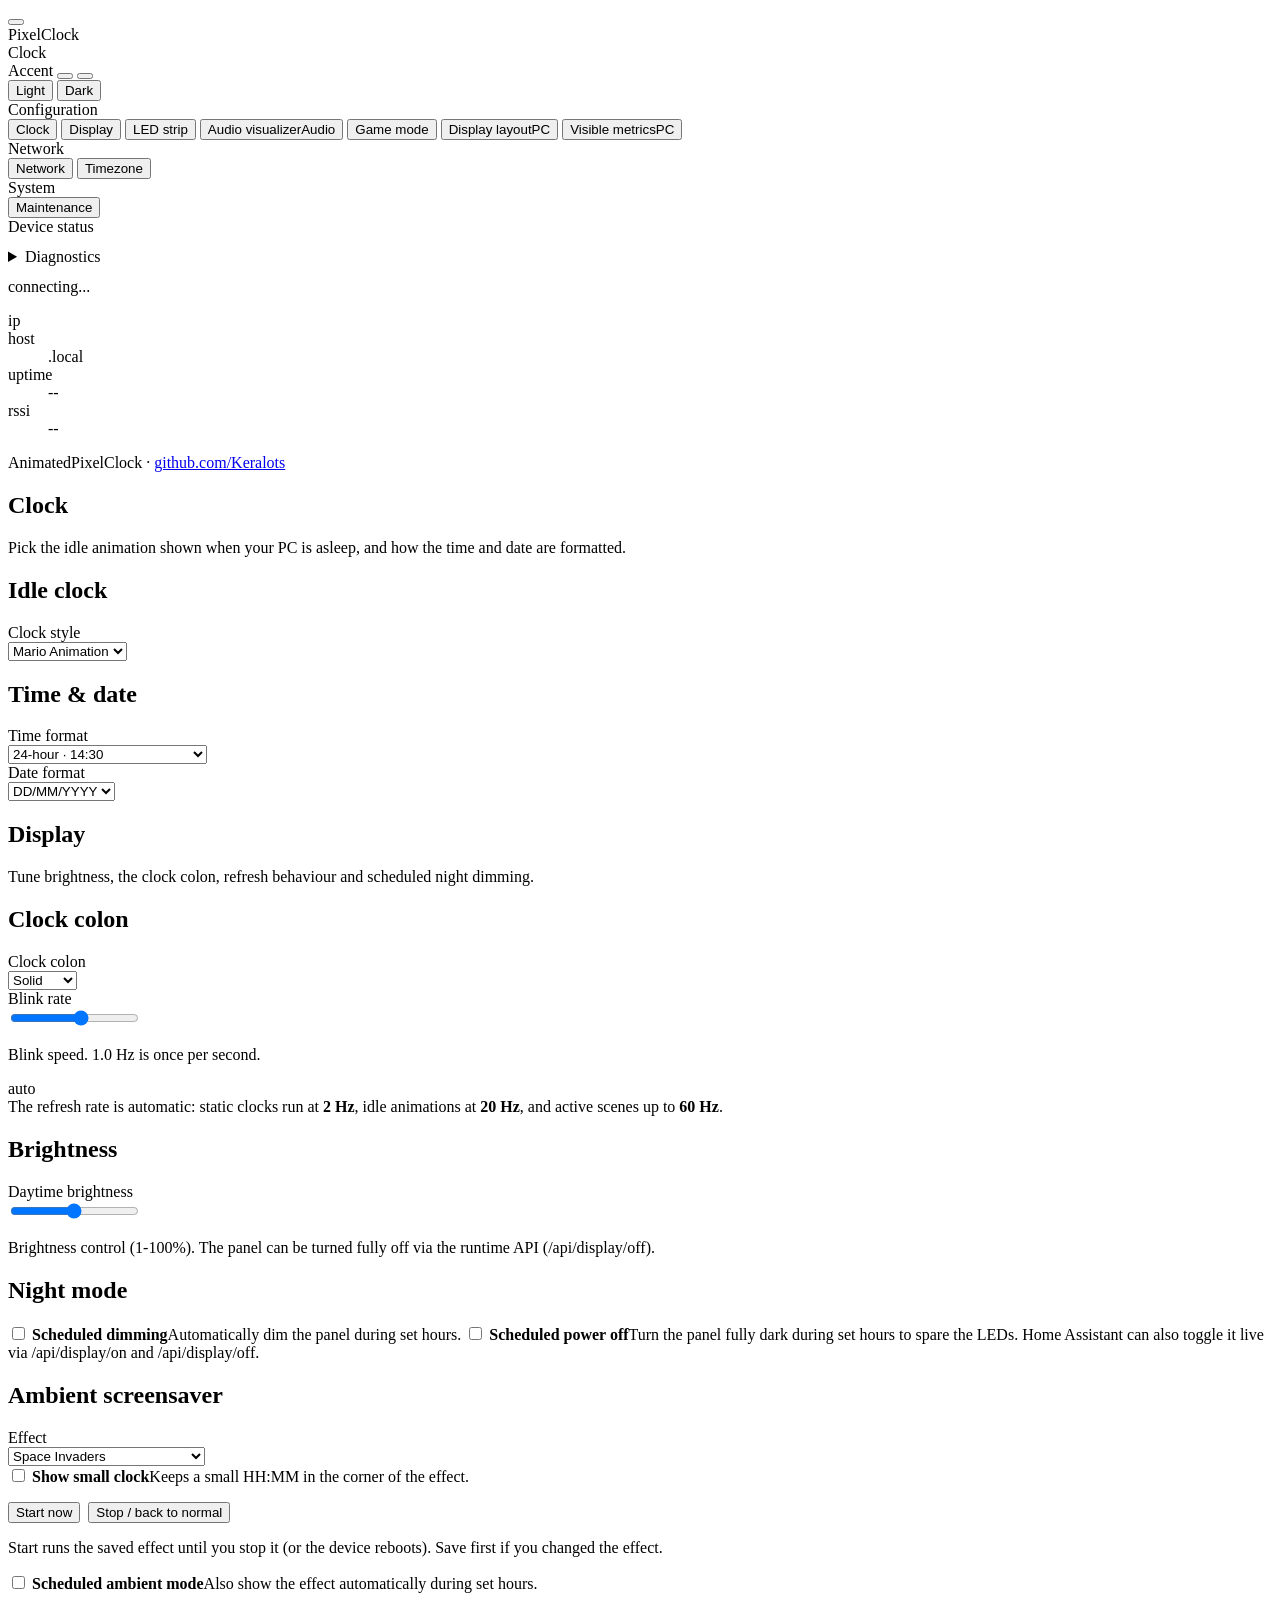
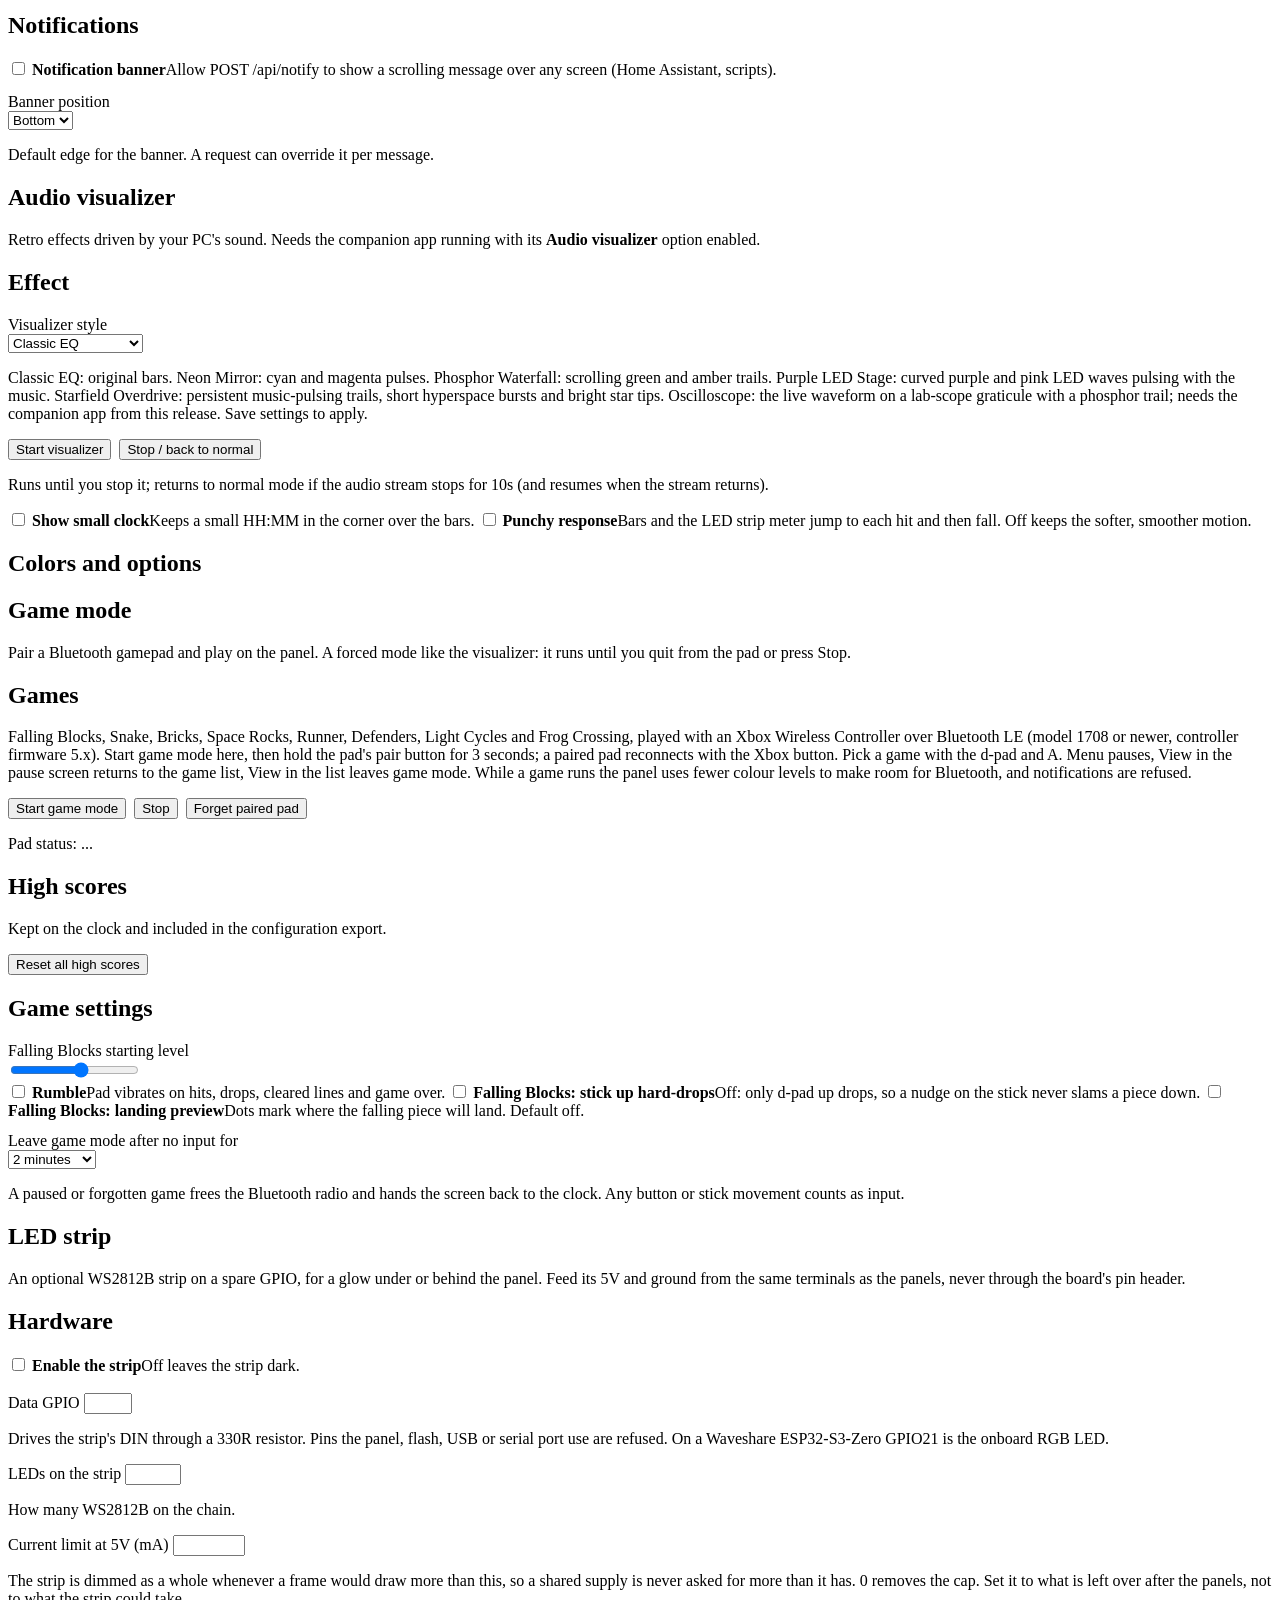
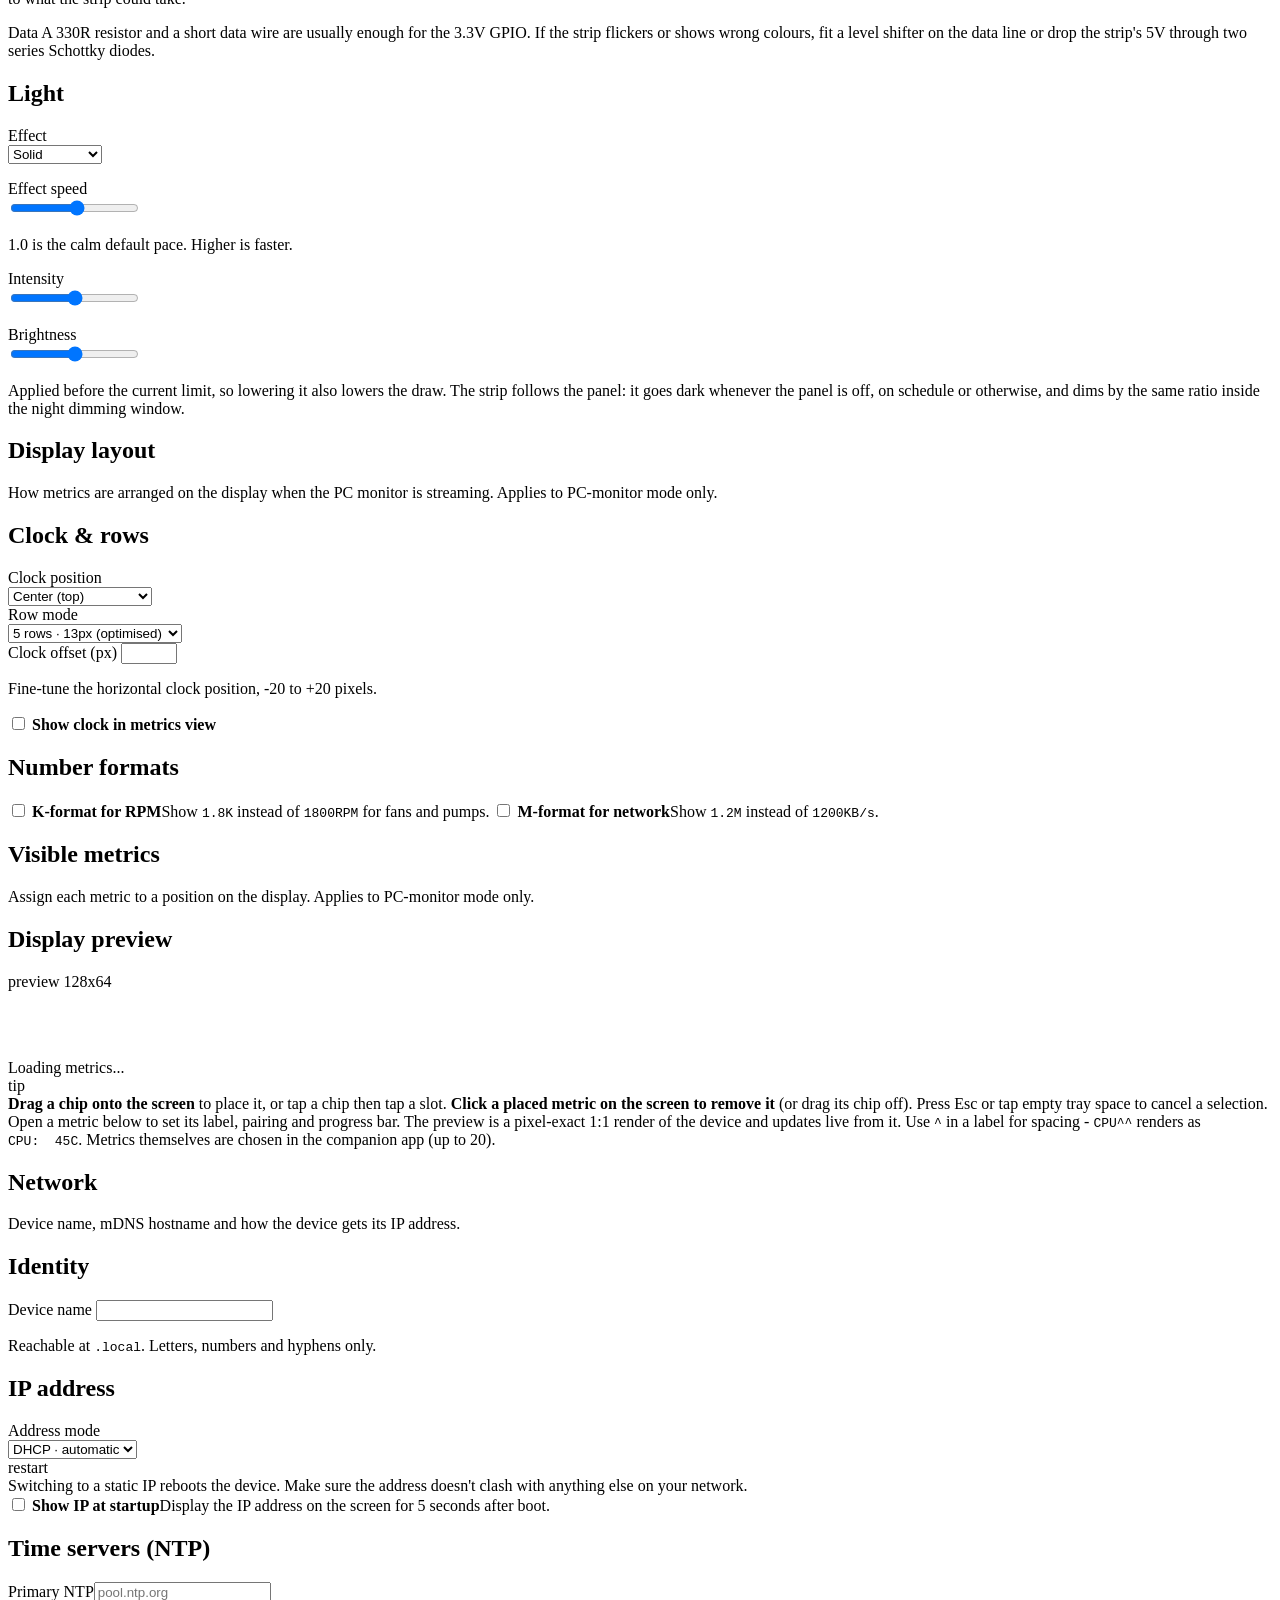
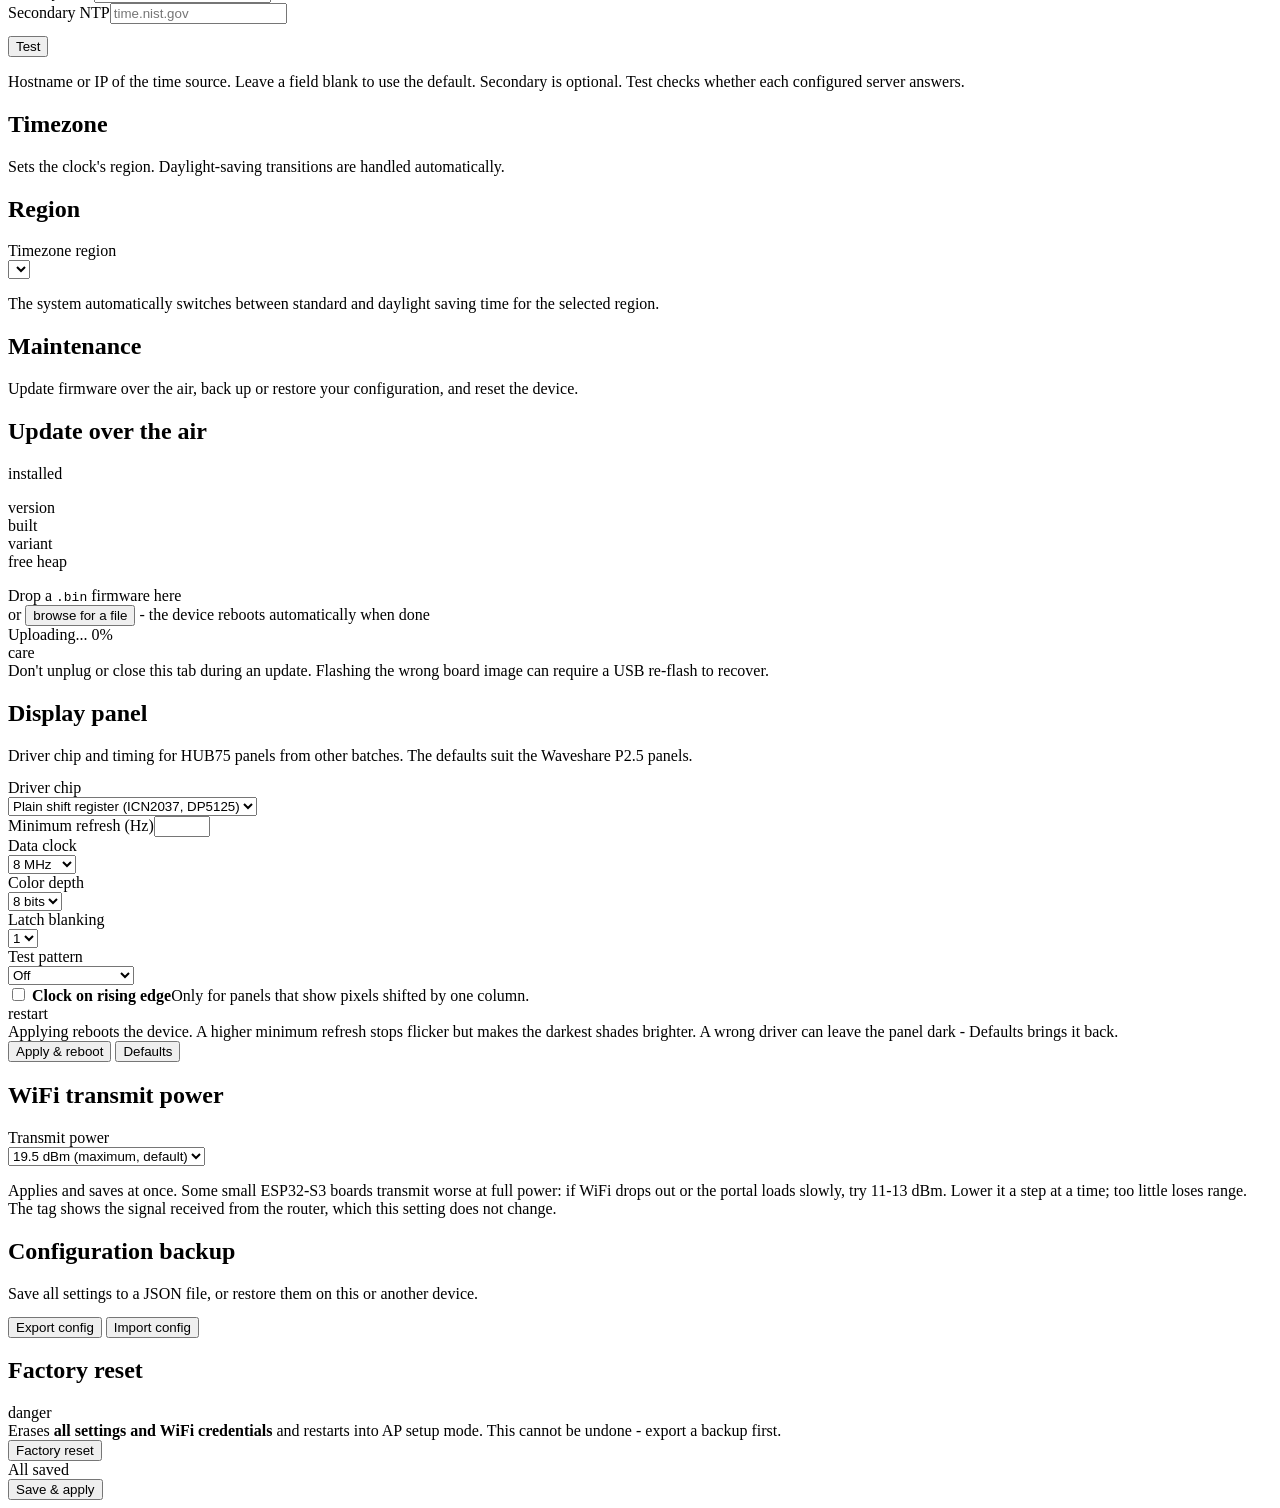
==== commit 0ffc9759: "feat(viz): add a punchy audio response Classic EQ smoothed both ways per frame, so a bar reached abo" ====
--- a/web/index.html
+++ b/web/index.html
@@ -916,6 +916,11 @@
               <input type="checkbox" name="vizShowClock" id="vizShowClock">
               <span class="check-box" aria-hidden="true"></span>
               <span class="check-text"><strong>Show small clock</strong><span class="ct-hint">Keeps a small HH:MM in the corner over the bars.</span></span>
+            </label>
+            <label class="check-row standalone" style="margin-top:12px">
+              <input type="checkbox" name="vizPunchy" id="vizPunchy">
+              <span class="check-box" aria-hidden="true"></span>
+              <span class="check-text"><strong>Punchy response</strong><span class="ct-hint">Bars and the LED strip meter jump to each hit and then fall. Off keeps the softer, smoother motion.</span></span>
             </label>
           </div>
 
